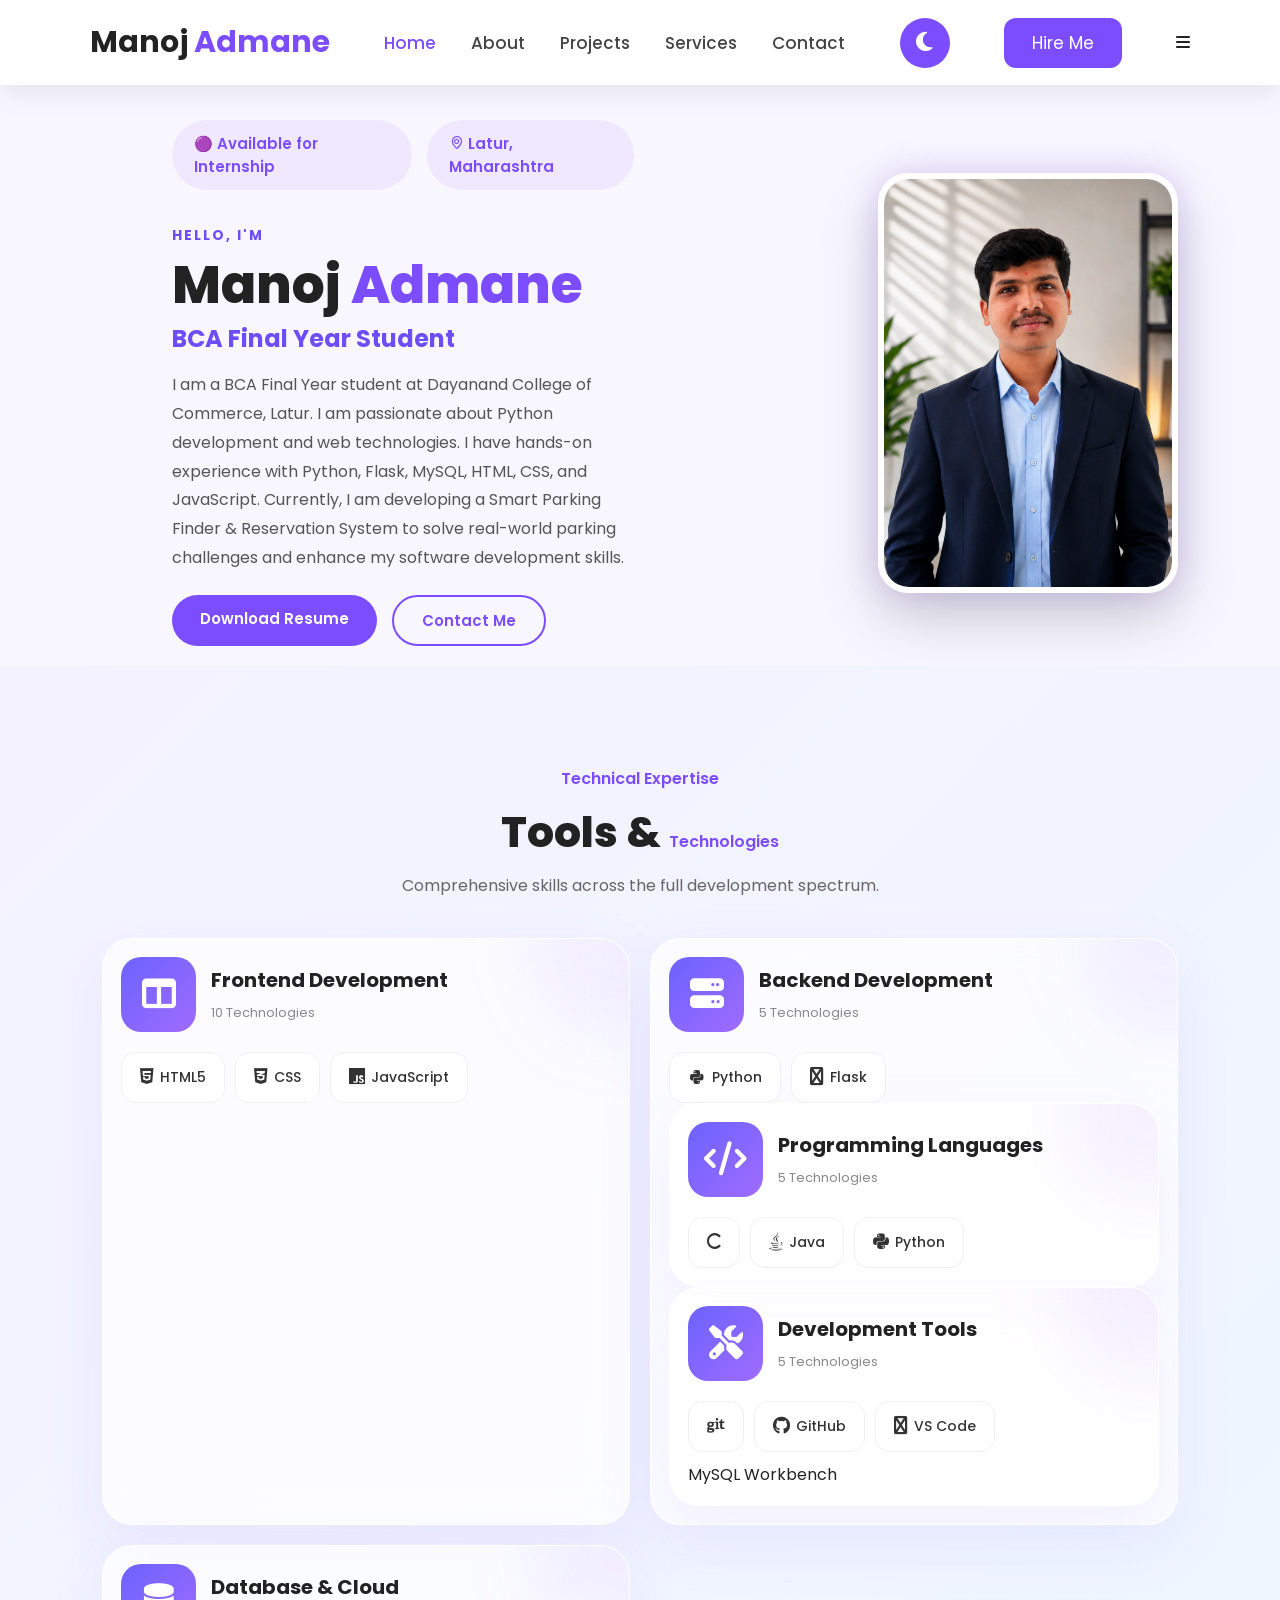
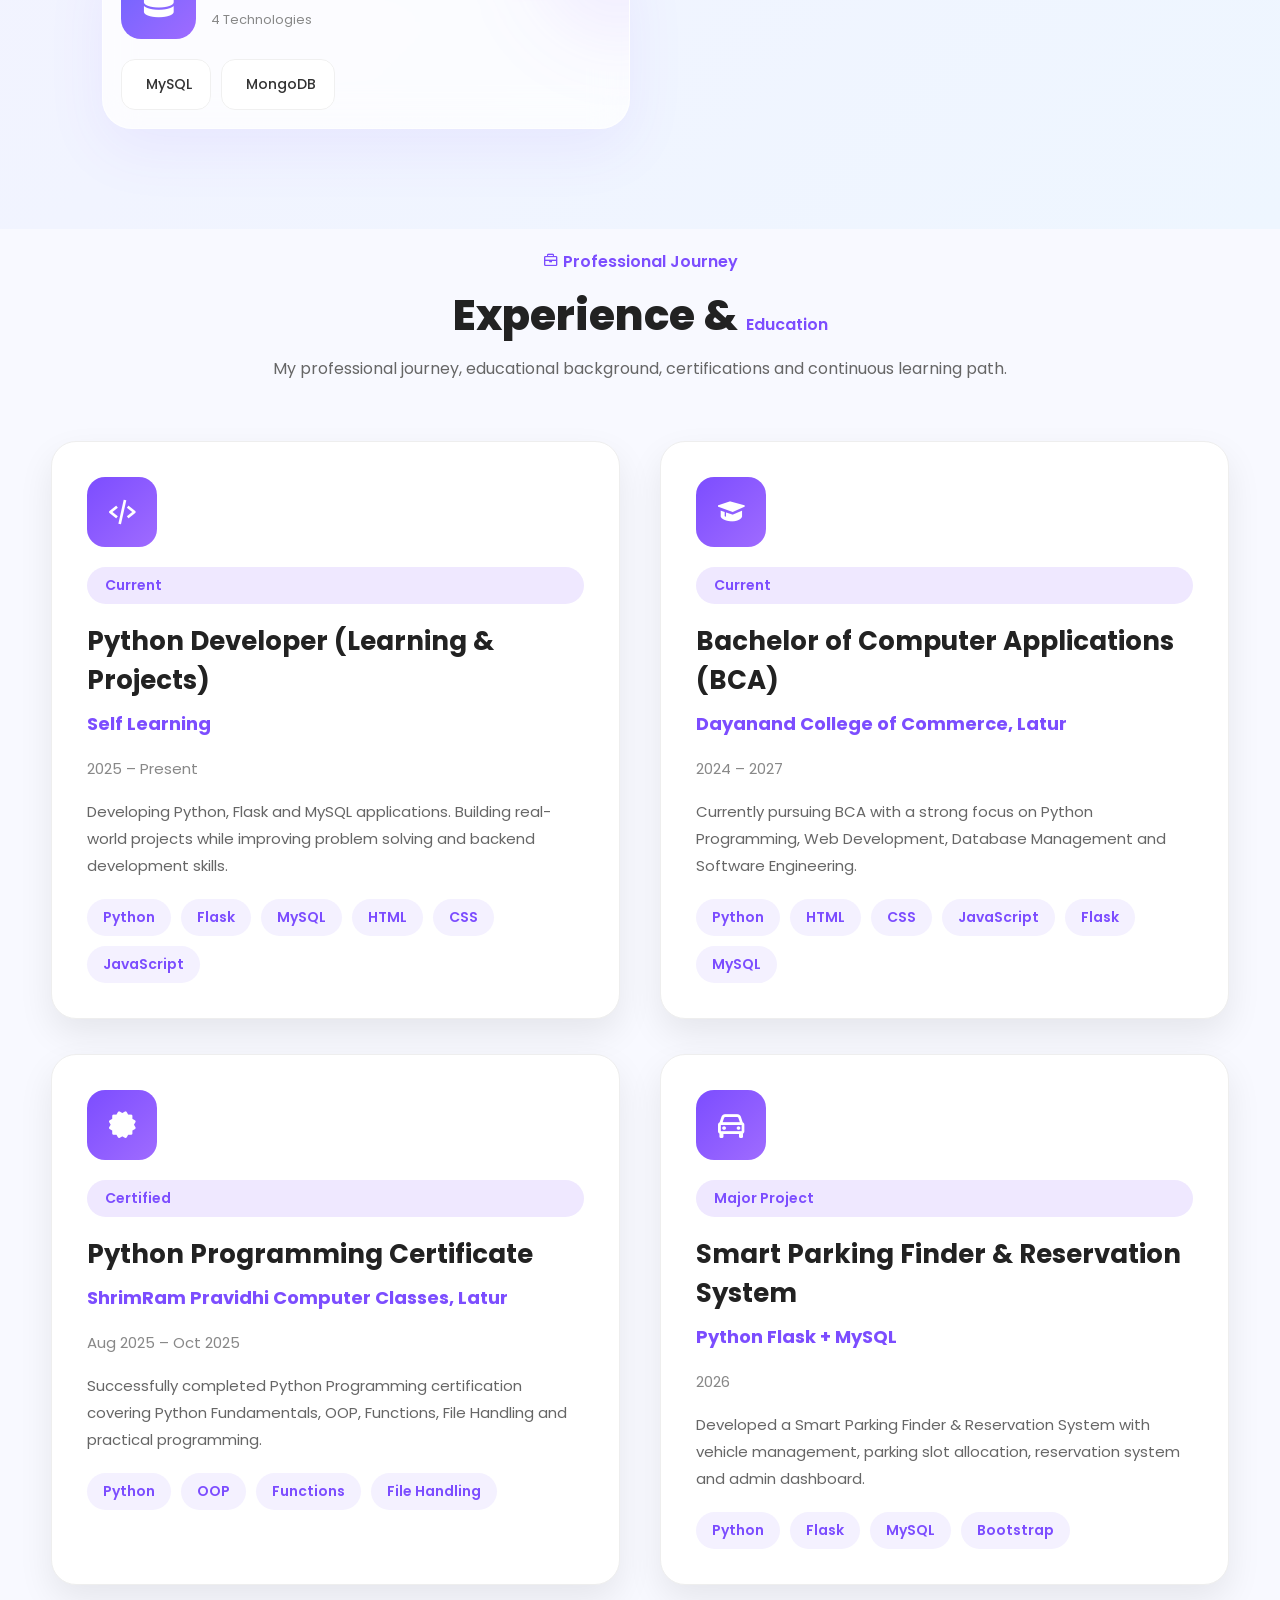
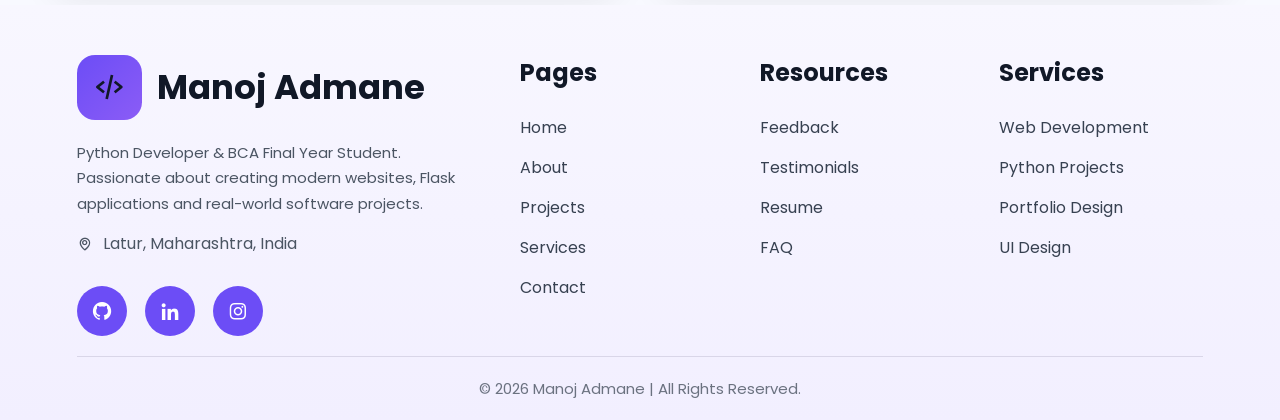
==== index.html @ fdf3ccae "Update index.html" ====
<!DOCTYPE html>
<html lang="en">

<head>
    

    <meta charset="UTF-8">
    <meta name="viewport" content="width=device-width, initial-scale=1.0">
    
    


    <title>Manoj Admane | Portfolio</title>

    <!-- CSS -->
    <link rel="stylesheet" href="style.css">

    <!-- Boxicons -->
    <link href="https://unpkg.com/boxicons@2.1.4/css/boxicons.min.css" rel="stylesheet">

    <!-- Google Font -->
    <link href="https://fonts.googleapis.com/css2?family=Poppins:wght@300;400;500;600;700;800&display=swap" rel="stylesheet">
    <link rel="preconnect" href="https://fonts.googleapis.com">
<link rel="preconnect" href="https://fonts.gstatic.com" crossorigin>

<link href="https://fonts.googleapis.com/css2?family=Poppins:wght@300;400;500;600;700;800&family=Sora:wght@400;500;600;700;800&display=swap" rel="stylesheet">

    <!-- Font Awesome -->
    <link rel="stylesheet"
          href="https://cdnjs.cloudflare.com/ajax/libs/font-awesome/6.7.2/css/all.min.css">
</head>

<body>

    <!-- Navbar -->
     
    
    <header class="header">
        
        <a href="#" class="logo">
        Manoj <span>Admane</span>
        
    </a>
   
    
    <nav class="navbar">

        <a href="index.html" class="active">Home</a>

        <a href="about.html">About</a>

        <a href="projects.html">Projects</a>

        <a href="services.html">Services</a>

        <a href="contact.html">Contact</a>

    </nav>
    <button id="theme-toggle" class="theme-btn">
    <i class="fa-solid fa-moon"></i>
</button>

    <a href="contact.html" class="hire-btn">
        Hire Me
    </a>
   <div class="menu-toggle">
    <i class="fa-solid fa-bars"></i>
</div> 

</header>

    <!-- Hero -->
    <!--================ HERO ================-->
    

<section class="hero">


    <div class="hero-left">

        <div class="hero-badge">

            <span>
                🟣 Available for Internship
            </span>

            <span>
                <i class='bx bx-map'></i>
                 Latur, Maharashtra
            </span>

        </div>

        <h5>HELLO, I'M</h5>

        <h1>

            Manoj

            <span>Admane</span>

        </h1>

        <h3>

             BCA Final Year Student

        </h3>

        <p>

            I am a BCA Final Year student at Dayanand College of Commerce, Latur.
             I am passionate about Python development and web technologies.
             I have hands-on experience with Python, Flask, MySQL, HTML, CSS, and JavaScript.

            Currently, I am developing a Smart Parking Finder & Reservation System to solve real-world parking challenges and enhance my software development skills.

        </p>

        <div class="hero-btn">

            <a href="#" class="btn1">

                Download Resume

            </a>

            <a href="contact.html" class="btn2">

                Contact Me

            </a>

        </div>

    </div>

    <div class="hero-right">

        <div class="hero-image">

            <img src="profile.png" alt="Profile">

        </div>

    </div>
    

</section>
<!--================ TOOLS =================-->

<section class="tools" id="tools">

    <div class="section-heading">

        <span>Technical Expertise</span>

        <h2>
            Tools &
            <span>Technologies</span>
        </h2>

        <p>
            Comprehensive skills across the full development spectrum.
        </p>

    </div>

    <div class="tools-grid">

        <!-- Frontend -->

        <div class="tool-card">

            <div class="tool-title">

                <i class="fa-solid fa-table-columns"></i>

                <div>

                    <h3>Frontend Development</h3>

                    <span>10 Technologies</span>

                </div>

            </div>

            <div class="tool-list">

                <div class="tool-item">
                    <i class="fa-brands fa-html5"></i>
                    HTML5
                </div>

                <div class="tool-item">
                    <i class="fa-brands fa-css3-alt"></i>
                    CSS
                </div>

                <div class="tool-item">
                    <i class="fa-brands fa-js"></i>
                    JavaScript
                </div>

                
            </div>

        </div>

        <!-- Backend -->

        <div class="tool-card">

            <div class="tool-title">

                <i class="fa-solid fa-server"></i>

                <div>

                    <h3>Backend Development</h3>

                    <span>5 Technologies</span>

                </div>

            </div>

            <div class="tool-list">

                <div class="tool-item">
                    <i class='bx bxl-python'></i>
                    Python
                </div>

                <div class="tool-item">
                    <i class="fa-brands fa-flask"></i>
                    Flask
                </div>

                
                
        </div>
        <div class="tool-card">

    <div class="tool-title">

        <i class="fa-solid fa-code"></i>

        <div>
            <h3>Programming Languages</h3>
            <span>5 Technologies</span>
        </div>

    </div>

    <div class="tool-list">

        <div class="tool-item">
            <i class="fa-brands fa-c"></i>
            
        </div>

       
        <div class="tool-item">
            <i class="fa-brands fa-java"></i>
            Java
        </div>
        <div class="tool-item">
                    <i class="fa-brands fa-python"></i>
                    Python
                </div>

    </div>

</div>
<div class="tool-card">

    <div class="tool-title">

        <i class="fa-solid fa-screwdriver-wrench"></i>

        <div>
            <h3>Development Tools</h3>
            <span>5 Technologies</span>
        </div>

    </div>

    <div class="tool-list">

        <div class="tool-item">
                    <i class="fa-brands fa-git"></i>
                    
                </div>
        <div class="tool-item">
                    <i class="fa-brands fa-github"></i>
                    GitHub
                </div>
        <div class="tool-item">
                    <i class="fa-brands fa-code"></i>
                    VS Code
                </div>
       
                    <i class="fa-brands fa-mysql"></i>
                    MySQL Workbench
                </div>

    </div>

</div>
<div class="tool-card">

    <div class="tool-title">

        <i class="fa-solid fa-database"></i>

        <div>
            <h3>Database & Cloud</h3>
            <span>4 Technologies</span>
        </div>

    </div>

    <div class="tool-list">

        <div class="tool-item">
                    <i class="fa-brands fa-mysql"></i>
                    MySQL
                </div>
        
        <div class="tool-item">
                    <i class="fa-brands fa-mongod"></i>
                    MongoDB
                </div>
        
    </div>

</div>

</section>
    
    <section class="journey" id="experience">

    <div class="section-heading">

        <span>
            <i class='bx bx-briefcase'></i>
            Professional Journey
        </span>

        <h2>
            Experience &
            <span>Education</span>
        </h2>

        <p>
            My professional journey, educational background,
            certifications and continuous learning path.
        </p>

    </div>

    <div class="journey-grid">

        <!-- LEFT -->

        <div class="left-column">
            <!-- Professional Experience -->
            

<div class="journey-card">

    <div class="card-icon">
        <i class='bx bx-code-alt'></i>
    </div>

    <span class="card-badge">
        Current
    </span>

    <h3>Python Developer (Learning & Projects)</h3>

    <h4>Self Learning</h4>

    <span class="card-date">
        2025 – Present
    </span>

    <p>
        Developing Python, Flask and MySQL applications.
        Building real-world projects while improving
        problem solving and backend development skills.
    </p>

    <div class="card-tags">

        <span>Python</span>

        <span>Flask</span>

        <span>MySQL</span>

        <span>HTML</span>

        <span>CSS</span>

        <span>JavaScript</span>

    </div>

</div>
<!-- Python Certificate -->

<div class="journey-card small-card">

    <div class="card-icon">
        <i class='bx bxs-certification'></i>
    </div>

    <span class="card-badge">
        Certified
    </span>

    <h3>Python Programming Certificate</h3>

    <h4>ShrimRam Pravidhi Computer Classes, Latur</h4>

    <span class="card-date">
        Aug 2025 – Oct 2025
    </span>

    <p>
        Successfully completed Python Programming certification
        covering Python Fundamentals, OOP, Functions,
        File Handling and practical programming.
    </p>

    <div class="card-tags">

        <span>Python</span>

        <span>OOP</span>

        <span>Functions</span>

        <span>File Handling</span>

    </div>

</div>


        </div>

        <!-- RIGHT -->

        <div class="right-column">
            <!-- Education -->

<div class="journey-card">

    <div class="card-icon">
        <i class='bx bxs-graduation'></i>
    </div>

    <span class="card-badge">
        Current
    </span>

    <h3>Bachelor of Computer Applications (BCA)</h3>

    <h4>Dayanand College of Commerce, Latur</h4>

    <span class="card-date">
        2024 – 2027
    </span>

    <p>
        Currently pursuing BCA with a strong focus on
        Python Programming, Web Development,
        Database Management and Software Engineering.
    </p>

    <div class="card-tags">

        <span>Python</span>

        <span>HTML</span>

        <span>CSS</span>

        <span>JavaScript</span>

        <span>Flask</span>

        <span>MySQL</span>

    </div>

</div>
<!-- Major Project -->

<div class="journey-card small-card">

    <div class="card-icon">
        <i class='bx bx-car'></i>
    </div>

    <span class="card-badge">
        Major Project
    </span>

    <h3>Smart Parking Finder & Reservation System</h3>

    <h4>Python Flask + MySQL</h4>

    <span class="card-date">
        2026
    </span>

    <p>
        Developed a Smart Parking Finder & Reservation System
        with vehicle management, parking slot allocation,
        reservation system and admin dashboard.
    </p>

    <div class="card-tags">

        <span>Python</span>

        <span>Flask</span>

        <span>MySQL</span>

        <span>Bootstrap</span>

    </div>

</div>

        </div>

    </div>

</section>
    
<!--================ FOOTER ================-->

<footer class="footer">

    <div class="footer-container">

        <!-- Left -->

        <div class="footer-left">

            <div class="footer-logo">

                <i class='bx bx-code-alt'></i>

                <h2>Manoj Admane</h2>

            </div>

            <p>
                Python Developer & BCA Final Year Student.
                Passionate about creating modern websites,
                Flask applications and real-world software projects.
            </p>

            <div class="footer-location">

                <i class='bx bx-map'></i>

                Latur, Maharashtra, India

            </div>

            <div class="social-icons">

    <!-- GitHub -->
    <a href="" target="_blank">
        <i class='bx bxl-github'></i>
    </a>

    <!-- LinkedIn -->
    <a href="https://www.linkedin.com/in/manoj-admane-4b018b422/" target="_blank">
        <i class='bx bxl-linkedin'></i>
    </a>

    <!-- Instagram -->
    <a href="https://www.instagram.com/manoj_admane_45/" target="_blank">
        <i class='bx bxl-instagram'></i>
    </a>

</div>

        </div>

        <!-- Pages -->

        <div class="footer-links">

            <h3>Pages</h3>

            <a href="#">Home</a>

            <a href="#">About</a>

            <a href="#">Projects</a>

            <a href="#">Services</a>

            <a href="#">Contact</a>

        </div>

        <!-- Resources -->

        <div class="footer-links">

            <h3>Resources</h3>

            <a href="#">Feedback</a>

            <a href="#">Testimonials</a>

            <a href="#">Resume</a>

            <a href="#">FAQ</a>

        </div>

        <!-- Services -->

        <div class="footer-links">

            <h3>Services</h3>

            <a href="#">Web Development</a>

            <a href="#">Python Projects</a>

            <a href="#">Portfolio Design</a>

            <a href="#">UI Design</a>

        </div>

    </div>

    

       

    <div class="footer-copy">

        © 2026 Manoj Admane | All Rights Reserved.

    </div>

</footer>

<script src="script.js"></script>

</body>
</html>
---- style.css ----
*{
    margin:0;
    padding:0;
    box-sizing:border-box;
    font-family:'Poppins',sans-serif;
}

html{
    scroll-behavior:smooth;
}

 body{
    background:#f8f7ff;
    color:#222;
    padding-top:85px;
}

a{
    text-decoration:none;
}

img{
    max-width:100%;
    display:block;
}

section{
    padding:100px 8%;
}
/*==============================
          NAVBAR
==============================*/

.header{

    width:100%;
    height:85px;

    background:#fff;

    display:flex;
    justify-content:space-between;
    align-items:center;

    padding:0 8%;

    position:fixed;
    top:0;
    left:0;

    z-index:1000;

    box-shadow:0 8px 25px rgba(0,0,0,.08);

}

.logo{

    font-size:34px;
    font-weight:700;

    color:#222;

}

.logo span{

    color:#7C4DFF;

}

.navbar{

    display:flex;
    gap:35px;

}

.navbar a{

    color:#444;
    font-size:18px;
    font-weight:500;

    transition:.3s;

}

.navbar a:hover,
.navbar .active{

    color:#7C4DFF;

}

.hire-btn{

    background:#7C4DFF;

    color:#fff;

    padding:14px 28px;

    border-radius:12px;

    font-size:17px;

    transition:.3s;

}

.hire-btn:hover{

    transform:translateY(-4px);

    box-shadow:0 15px 30px rgba(124,77,255,.35);

}

/*==============================
            HERO
==============================*/

.hero{
    width:100%;
    min-height:100vh;
    display:flex;
    justify-content:space-between;
    align-items:center;
    gap:80px;

    padding:140px 8% 60px;   /* Top padding वाढवला */
}
.hero-left{
    width:55%;
}

.hero-right{
    width:45%;
    display:flex;
    justify-content:flex-end;
    align-items:center;
}

.hero-image{
    width:380px;
    height:470px;
    overflow:hidden;
    border-radius:30px;
    background:#fff;
    box-shadow:0 20px 50px rgba(0,0,0,.15);
}

.hero-image img{
    width:100%;
    height:100%;
    object-fit:cover;
}
/* Badge */

.hero-badge{

    display:flex;
    gap:15px;

    margin-bottom:35px;

}

.hero-badge span{

    background:#efe8ff;

    color:#7C4DFF;

    padding:12px 22px;

    border-radius:50px;

    font-size:15px;

    font-weight:600;

}

/* Heading */

.hero-left h5{

    color:#888;

    letter-spacing:5px;

    margin-bottom:15px;

    font-size:18px;

}

.hero-left h1{

    font-size:75px;

    font-weight:800;

    line-height:1.1;

    margin-bottom:15px;

}

.hero-left h1 span{

    color:#7C4DFF;

}

.hero-left h3{

    font-size:34px;

    color:#444;

    margin-bottom:20px;

}

.hero-left p{

    font-size:18px;

    color:#666;

    line-height:1.9;

    max-width:650px;

    margin-bottom:35px;

}

/* Buttons */

.hero-btn{

    display:flex;

    gap:20px;

}

.btn1,
.btn2{

    padding:16px 32px;

    border-radius:12px;

    font-size:17px;

    font-weight:600;

    transition:.3s;

}

.btn1{

    background:#7C4DFF;

    color:#fff;

}

.btn2{

    border:2px solid #7C4DFF;

    color:#7C4DFF;

}

.btn1:hover{

    transform:translateY(-5px);

    box-shadow:0 15px 30px rgba(124,77,255,.35);

}

.btn2:hover{

    background:#7C4DFF;

    color:#fff;

}

/* Image */

.hero{
    width:100%;
    min-height:100vh;
    display:flex;
    justify-content:space-between;
    align-items:center;
    gap:40px;

    padding:120px 10% 60px;
}


.hero-image img{
    width:100%;
    height:100%;
    object-fit:cover;
    border-radius:30px;
}
.hero-text{
    max-width:500px;
}

.hero-text p{
    line-height:1.8;
    font-size:1.15rem;
}
.hero-text h1{
    font-size:4.5rem;
    font-weight:800;
    line-height:1.1;
}

.hero-text h2{
    font-size:2.2rem;
    color:#6c4df6;
    margin:20px 0;
}
.hero-btns{
    margin-top:35px;
    display:flex;
    gap:20px;
}
header{
    padding:18px 8%;
}

.logo{
    font-size:2.2rem;
}
.hero-image{
    position:relative;
}

.hero-image::before{
    content:"";
    position:absolute;
    width:420px;
    height:420px;
    background:#8b5cf6;
    filter:blur(120px);
    opacity:.18;
    z-index:-1;
    border-radius:50%;
}


.hero-image img{
    width: 100%;
    height: 100%;
    object-fit: cover;
    border-radius: 30px;
}
.hero-left{
    width:55%;
    margin-left:70px;
}
.btn1:hover{
    transform: translateY(-5px);
    box-shadow: 0 15px 35px rgba(108,77,246,.35);
}

.btn2:hover{
    background:#6c4df6;
    color:#fff;
}
.hero{
    min-height:75vh;
    padding:60px 8% 30px;
}
.hero-image img{
    box-shadow:0 25px 50px rgba(0,0,0,.18);
}
.hero-image{
    width:430px;
    height:530px;
    overflow:hidden;
    border-radius:30px;
    background:#fff;

    border:6px solid #ffffff;

    box-shadow:
        0 25px 60px rgba(0,0,0,0.18),
        0 0 35px rgba(124,77,255,0.20);

    transition:0.4s ease;
}

.hero-image:hover{
    transform:translateY(-8px);

    box-shadow:
        0 35px 70px rgba(0,0,0,0.22),
        0 0 50px rgba(124,77,255,0.35);
}
.hero-image::before{
    content:"";
    position:absolute;
    inset:-20px;
    background:radial-gradient(circle,#7C4DFF33,transparent 70%);
    z-index:-1;
    filter:blur(30px);
}

/*==============================
      TOOLS & TECHNOLOGIES
==============================*/

.tools{
    padding:55px 8%;
    background:#f8f7ff;
}

.section-heading{
    text-align:center;
    margin-bottom:40px;
}

.section-heading span{
    color:#7C4DFF;
    font-size:16px;
    font-weight:600;
}

.section-heading h2{
    font-size:42px;
    margin:10px 0;
    color:#222;
    font-weight:800;
}

.section-heading h2 span{
    color:#7C4DFF;
}

.section-heading p{
    color:#666;
    font-size:16px;
}

.tools-grid{
    display:grid;
    grid-template-columns:repeat(2,1fr);
    gap:20px;
}

.tool-card{
    background:#fff;
    padding:22px;
    border-radius:18px;
    box-shadow:0 10px 25px rgba(0,0,0,.06);
    transition:.3s;
}

.tool-card:hover{
    transform:translateY(-6px);
    box-shadow:0 18px 35px rgba(124,77,255,.18);
}

.tool-title{
    display:flex;
    align-items:center;
    gap:15px;
    margin-bottom:20px;
}

.tool-icon{
    width:58px;
    height:58px;
    border-radius:15px;
    display:flex;
    justify-content:center;
    align-items:center;
    color:#fff;
    font-size:24px;
}

.front{
    background:linear-gradient(135deg,#4F8EF7,#6FB8FF);
}

.back{
    background:linear-gradient(135deg,#12C48B,#39D98A);
}

.lang{
    background:linear-gradient(135deg,#7C4DFF,#9C6BFF);
}

.db{
    background:linear-gradient(135deg,#FF4D8D,#FF77B7);
}

.tools-icon{
    background:linear-gradient(135deg,#FF8A00,#FFB000);
}

.tool-title h3{
    font-size:20px;
    color:#222;
    margin-bottom:4px;
}

.tool-title span{
    color:#888;
    font-size:13px;
}

.tool-list{
    display:flex;
    flex-wrap:wrap;
    gap:10px;
}

.tool-item{
    background:#f4f1ff;
    color:#333;
    padding:8px 14px;
    border-radius:10px;
    font-size:14px;
    font-weight:500;
    display:flex;
    align-items:center;
    gap:6px;
    transition:.3s;
}

.tool-item:hover{
    background:#7C4DFF;
    color:#fff;
}

.tool-item i{
    font-size:18px;
}
/*==================================
    EXPERIENCE & EDUCATION
==================================*/

.journey{
    padding:20px 4%;
    background:#f8f9ff;
}

.journey-grid{
    display:grid;
    grid-template-columns:repeat(2,1fr);
    gap:40px;
    margin-top:60px;
}

.left-column,
.right-column{
    display:flex;
    flex-direction:column;
    gap:10px;
}

.journey-card{
    background:#fff;
    border-radius:25px;
    padding:35px;
    box-shadow:0 15px 35px rgba(0,0,0,.08);
    transition:.4s;
    border:1px solid #eee;
}

.journey-card:hover{
    transform:translateY(-10px);
    box-shadow:0 25px 55px rgba(124,77,255,.18);
}

.card-icon{
    width:70px;
    height:70px;
    background:linear-gradient(135deg,#7C4DFF,#9F6BFF);
    color:#fff;
    display:flex;
    justify-content:center;
    align-items:center;
    border-radius:18px;
    font-size:32px;
    margin-bottom:20px;
}

.card-badge{
    display:inline-block;
    padding:8px 18px;
    background:#efe8ff;
    color:#7C4DFF;
    border-radius:30px;
    font-size:14px;
    font-weight:600;
    margin-bottom:18px;
}

.card-date{
    display:block;
    margin:10px 0 18px;
    color:#888;
    font-size:15px;
}

.journey-card h3{
    font-size:26px;
    color:#222;
    margin-bottom:10px;
}

.journey-card h4{
    color:#7C4DFF;
    margin-bottom:10px;
    font-size:18px;
}

.journey-card p{
    color:#666;
    line-height:1.8;
    margin-bottom:20px;
}

.card-tags{
    display:flex;
    flex-wrap:wrap;
    gap:10px;
}

.card-tags span{
    padding:8px 16px;
    background:#f4f1ff;
    color:#7C4DFF;
    border-radius:30px;
    font-size:14px;
    font-weight:600;
    transition:.3s;
}

.card-tags span:hover{
    background:#7C4DFF;
    color:#fff;
}

.small-card{
    min-height:260px;
}

/* Mobile */

@media(max-width:992px){

    .journey-grid{
        grid-template-columns:1fr;
    }

}
.journey-card{
    height:100%;
    display:flex;
    flex-direction:column;
}

.left-column,
.right-column{
    display:flex;
    flex-direction:column;
    gap:35px;
}
/* ===============================
   EXTRA TECH CARDS
=============================== */

.tech-grid{
    display:grid;
    grid-template-columns:repeat(2,1fr);
    gap:35px;
    margin-top:35px;
}

.tech-card{
    background:#fff;
    border-radius:25px;
    padding:35px;
    box-shadow:0 15px 35px rgba(0,0,0,.08);
    transition:.3s;
}

.tech-card:hover{
    transform:translateY(-8px);
    box-shadow:0 20px 45px rgba(124,77,255,.18);
}

.tech-header{
    display:flex;
    align-items:center;
    gap:18px;
    margin-bottom:25px;
}

.tech-icon{
    width:70px;
    height:70px;
    border-radius:20px;
    display:flex;
    justify-content:center;
    align-items:center;
    color:#fff;
    font-size:30px;
}

/* Colors */

.blue{
    background:linear-gradient(135deg,#4F7CFF,#6C63FF);
}

.orange{
    background:linear-gradient(135deg,#FF7A18,#FF4D4D);
}

.purple{
    background:linear-gradient(135deg,#B933FF,#7C4DFF);
}

.tech-header h3{
    font-size:30px;
    color:#222;
    margin-bottom:5px;
}

.tech-header p{
    color:#777;
    font-size:18px;
}

.tech-card hr{
    border:none;
    height:1px;
    background:#ececec;
    margin:25px 0;
}

.tech-list{
    display:flex;
    flex-wrap:wrap;
    gap:15px;
}

.tech-list span{
    background:#f4f1ff;
    padding:12px 18px;
    border-radius:12px;
    font-weight:500;
    transition:.3s;
}

.tech-list span:hover{
    background:#7C4DFF;
    color:#fff;
}

@media(max-width:992px){

    .tech-grid{
        grid-template-columns:1fr;
    }

}
.tool-title i{

    width:70px;
    height:70px;

    display:flex;
    align-items:center;
    justify-content:center;

    border-radius:20px;

    color:#fff;
    font-size:30px;

    background:linear-gradient(135deg,#6C63FF,#9F6BFF);
}
.orange{
    background:linear-gradient(135deg,#ff7a18,#ff4b2b);
}
.blue{
    background:linear-gradient(135deg,#4F6BFF,#5A8CFF);
}
.purple{
    background:linear-gradient(135deg,#8E2DE2,#C44CFF);
}
.experience-card{
    padding:25px;   /* आधी 35px होते */
}
.experience-card{
    height:430px;
    overflow:hidden;
}
.exp-icon{
    width:60px;
    height:60px;
    font-size:28px;
    margin-bottom:18px;
}
.exp-content h3{
    font-size:20px;
}

.exp-content h4{
    font-size:17px;
}
.exp-content p{
    font-size:16px;
    line-height:1.6;
}
.skills span{
    padding:6px 14px;
    font-size:13px;
}
.experience-grid{
    display:grid;
    grid-template-columns:repeat(2, 420px);
    justify-content:center;
    gap:25px;
}
.tool-card{

    background:rgba(255,255,255,.85);

    backdrop-filter:blur(12px);

    border:1px solid rgba(255,255,255,.6);

    border-radius:28px;

    box-shadow:0 20px 45px rgba(0,0,0,.08);

    transition:.4s;

    overflow:hidden;

    position:relative;

}
.frontend{

background:linear-gradient(135deg,#ffffff,#eef8ff);

}
.backend{

background:linear-gradient(135deg,#ffffff,#effff9);

}
.database{

background:linear-gradient(135deg,#ffffff,#fff1ff);

}
.programming{

background:linear-gradient(135deg,#ffffff,#eef3ff);

}
.tool-card:hover{

transform:translateY(-12px);

box-shadow:0 25px 60px rgba(124,77,255,.18);

}
.tool-card::before{

content:"";

position:absolute;

top:-80px;

right:-80px;

width:180px;

height:180px;

background:rgba(124,77,255,.08);

border-radius:50%;

filter:blur(35px);

}
.tool-title i{

width:75px;

height:75px;

display:flex;

justify-content:center;

align-items:center;

border-radius:20px;

color:#fff;

font-size:34px;

}
.frontend .tool-title i{

background:linear-gradient(135deg,#17c6ff,#3f7cff);

}
.backend .tool-title i{

background:linear-gradient(135deg,#17d58d,#19c3b7);

}
.database .tool-title i{

background:linear-gradient(135deg,#c33cff,#ff56d6);

}
.programming .tool-title i{

background:linear-gradient(135deg,#4775ff,#5b8cff);

}
.tool-item{

background:#fff;

border:1px solid #f0f0f0;

border-radius:14px;

padding:14px 18px;

transition:.35s;

}
.tool-item:hover{

background:#7C4DFF;

color:#fff;

transform:translateY(-4px);

box-shadow:0 10px 25px rgba(124,77,255,.25);

}
.tool-card{
    background: rgba(255,255,255,.75);
    backdrop-filter: blur(18px);
    -webkit-backdrop-filter: blur(18px);

    border:1px solid rgba(255,255,255,.6);

    border-radius:30px;

    box-shadow:
    0 20px 60px rgba(124,77,255,.08);

    transition:.4s;
}
.tool-card:hover{

    transform:translateY(-10px) scale(1.02);

    box-shadow:
    0 35px 70px rgba(124,77,255,.18);

}
.tools{

    background:
    radial-gradient(circle at top left,#ede8ff,#ffffff 60%),
    radial-gradient(circle at bottom right,#f8f5ff,#ffffff);

}
.tool-icon{

    width:75px;
    height:75px;

    border-radius:22px;

    background:linear-gradient(135deg,#7C4DFF,#9F7AEA);

    display:flex;
    justify-content:center;
    align-items:center;

    color:#fff;

    font-size:34px;

    box-shadow:
    0 20px 40px rgba(124,77,255,.30);

}
.tech{

    padding:13px 22px;

    background:#fff;

    border:1px solid #ececec;

    border-radius:15px;

    transition:.35s;

}

.tech:hover{

    background:#7C4DFF;

    color:#fff;

    border-color:#7C4DFF;

    transform:translateY(-4px);

}
.section-title{

    font-size:64px;

    font-weight:800;

}

.section-title span{

    background:linear-gradient(90deg,#7C4DFF,#A855F7);

    -webkit-background-clip:text;

    color:transparent;

}
.tool-icon i{

    font-size:34px;
    color:#fff;

}
.skill-tag i{
    font-size:18px;
    color:#6c4df6;
    margin-right:8px;
}

.skill-tag{
    display:flex;
    align-items:center;
    gap:8px;
}
.tools{

padding:100px 8%;

background:linear-gradient(135deg,#f4f2ff,#eef6ff);

}

.section-title{

text-align:center;

margin-bottom:70px;

}

.section-title span{

color:#6C4CF1;

font-size:18px;

font-weight:600;

}

.section-title h2{

font-size:65px;

font-weight:800;

margin:20px 0;

}

.section-title h2 span{

color:#6C4CF1;

}

.section-title p{

font-size:22px;

color:#666;

}

.tools-container{

display:grid;

grid-template-columns:repeat(2,1fr);

gap:35px;

}

.card{

background:#fff;

border-radius:30px;

padding:40px;

box-shadow:

0 15px 40px rgba(100,100,111,.12);

min-height:330px;

transition:.4s;

}

.card:hover{

transform:translateY(-10px);

box-shadow:

0 30px 70px rgba(108,76,241,.18);

}
/*==========================
      FEEDBACK SECTION
==========================*/

.feedback{
    padding:100px 8%;
    background:#f7f5ff;
}

.feedback .section-heading{
    text-align:center;
    margin-bottom:60px;
}

.feedback .section-heading span{
    display:inline-flex;
    align-items:center;
    gap:8px;
    padding:10px 22px;
    border-radius:50px;
    background:#fff;
    color:#6c4df6;
    font-weight:600;
    box-shadow:0 8px 25px rgba(108,77,246,.12);
}

.feedback .section-heading h2{
    margin-top:20px;
    font-size:65px;
    font-weight:800;
}

.feedback .section-heading h2 span{
    color:#6c4df6;
}

.feedback .section-heading p{
    margin-top:18px;
    font-size:22px;
    color:#666;
}

.feedback-container{
    display:grid;
    grid-template-columns:1fr 1fr;
    gap:40px;
}

.feedback-left,
.feedback-right{
    background:#fff;
    border-radius:28px;
    padding:40px;
    box-shadow:0 20px 60px rgba(0,0,0,.05);
}

.feedback-left h3,
.feedback-right h3{
    font-size:34px;
    margin-bottom:30px;
}

.feedback-box{
    display:flex;
    align-items:center;
    gap:18px;
    padding:22px;
    border-radius:20px;
    background:#fafafa;
    margin-bottom:20px;
    transition:.3s;
}

.feedback-box:hover{
    transform:translateY(-5px);
}

.icon{
    width:70px;
    height:70px;
    display:flex;
    justify-content:center;
    align-items:center;
    border-radius:18px;
    font-size:30px;
}

.green{
    background:#dff8e7;
    color:#16b364;
}

.blue{
    background:#dceeff;
    color:#3578ff;
}

.purple{
    background:#efe3ff;
    color:#8b3dff;
}

.feedback-box h4{
    font-size:24px;
    margin-bottom:6px;
}

.feedback-box p{
    color:#666;
}

.feedback-btn{
    width:100%;
    margin-top:20px;
    padding:18px;
    border:none;
    border-radius:18px;
    background:linear-gradient(90deg,#6c4df6,#8d63ff);
    color:#fff;
    font-size:18px;
    font-weight:600;
    cursor:pointer;
    transition:.3s;
}

.feedback-btn:hover{
    transform:translateY(-4px);
}

.community{
    margin-top:35px;
    background:#fafafa;
    padding:30px;
    border-radius:22px;
}

.community h3{
    margin-bottom:25px;
}

.community-grid{
    display:grid;
    grid-template-columns:repeat(2,1fr);
    gap:25px;
    text-align:center;
}

.community-grid h2{
    color:#6c4df6;
    font-size:42px;
}

.community-grid p{
    color:#666;
}

.review-card{
    background:#fafafa;
    padding:24px;
    border-radius:20px;
    margin-bottom:22px;
    transition:.3s;
}

.review-card:hover{
    transform:translateY(-5px);
}

.review-card p{
    margin:15px 0;
    color:#555;
    line-height:1.8;
}

.review-card span{
    color:#666;
}

.testimonial-btn{
    width:100%;
    margin-top:25px;
    padding:18px;
    border:none;
    border-radius:18px;
    background:linear-gradient(90deg,#6c4df6,#8d63ff);
    color:#fff;
    font-size:18px;
    font-weight:600;
    cursor:pointer;
}

.testimonial-btn:hover{
    transform:translateY(-4px);
}
/*==========================
        FOOTER
==========================*/

.footer{
    background:#f4f1ff;
    color:#111827;
    padding:50px 6% 20px;
}

.footer-container{
    display:grid;
    grid-template-columns:2fr 1fr 1fr 1fr;
    gap:35px;
    margin-bottom:20px;
}

.footer-logo{
    display:flex;
    align-items:center;
    gap:15px;
    margin-bottom:20px;
}
.footer-logo h2,
.footer-links h3{
    color:#111827;
}

.footer-left p,
.footer-location,
.footer-links a,
.footer-copy{
    color:#64748b;
}

.footer-logo i{
    width:65px;
    height:65px;
    display:flex;
    justify-content:center;
    align-items:center;
    border-radius:18px;
    background:linear-gradient(135deg,#6c4df6,#8b5cf6);
    font-size:32px;
}

.footer-logo h2{
    font-size:34px;
}

.footer-left p{
    color:#4b5563;
    line-height:1.7;
    margin:15px 0;
}

.footer-location{
    display:flex;
    align-items:center;
    gap:10px;
    color:#4b5563;
    margin-bottom:30px;
}

.footer-social{
    display:flex;
    gap:15px;
}

.footer-social a{
    width:50px;
    height:50px;
    display:flex;
    justify-content:center;
    align-items:center;
    background:#1e293b;
    color:#fff;
    border-radius:50%;
    text-decoration:none;
    font-size:22px;
    transition:.3s;
}

.footer-social a:hover{
    background:#6c4df6;
    transform:translateY(-5px);
}

.footer-links h3{
    margin-bottom:25px;
    font-size:24px;
     color:#111827;
}

.footer-links a{
    display:block;
    color:#374151;
    text-decoration:none;
    margin-bottom:15px;
    transition:.3s;
}

.footer-links a:hover{
    color:#6c4df6;
    padding-left:8px;
}

.footer-card{
    margin:30px 0;
    background:linear-gradient(135deg,#6c4df6,#8b5cf6);
    border-radius:28px;
    padding:30px;
    display:flex;
    justify-content:space-between;
    align-items:center;
    flex-wrap:wrap;
}

.footer-card span{
    color:#e9d5ff;
    font-size:14px;
    letter-spacing:1px;
}

.footer-card h3{
    font-size:36px;
    margin:12px 0;
}

.footer-card p{
    color:#ede9fe;
}

.footer-card a{
    padding:18px 35px;
    background:#fff;
    color:#6c4df6;
    text-decoration:none;
    border-radius:50px;
    font-weight:600;
    display:flex;
    align-items:center;
    gap:10px;
    transition:.3s;
}

.footer-card a:hover{
    transform:translateY(-4px);
}

.footer-copy{
    text-align:center;
    color:#6b7280;
    border-top:1px solid #d9d6e8;
    padding-top:20px;
    font-size:15px;
}

/*========== Responsive ==========*/

@media(max-width:425px){

.footer-container{
grid-template-columns:1fr 1fr;
}

.footer-card{
flex-direction:column;
text-align:center;
gap:30px;
}

}

@media(max-width:768px){

.footer-container{
grid-template-columns:1fr;
text-align:center;
}

.footer-logo,
.footer-location,
.footer-social{
justify-content:center;
}

.footer-card h3{
font-size:28px;
}

}

.hero{
    min-height:48vh;
    padding:35px 8% 20px;
    display:flex;
    justify-content:space-between;
    align-items:center;
    gap:60px;
}

.hero-left{
    flex:1;
}

.hero-left h5{
    font-size:14px;
    letter-spacing:2px;
    margin-bottom:10px;
    color:#6c4df6;
}

.hero-left h1{
    font-size:52px;
    font-weight:800;
    line-height:1.1;
    margin-bottom:8px;
}

.hero-left h3{
    font-size:24px;
    color:#6c4df6;
    margin-bottom:15px;
}

.hero-left p{
    font-size:16px;
    line-height:1.8;
    max-width:580px;
    margin-bottom:22px;
    color:#555;
}

.hero-btn{
    display:flex;
    gap:15px;
}

.hero-btn a{
    padding:12px 28px;
    border-radius:50px;
    font-size:15px;
}

.hero-image{
    width:270px;
    height:330px;
}

.hero-image img{
    width:100%;
    height:100%;
    object-fit:cover;
    border-radius:25px;
    box-shadow:0 20px 50px rgba(108,77,246,.25);
}
.footer{
    background:linear-gradient(180deg,#f8f7ff 0%,#f2efff 100%);
    padding:60px 8%;
}
.header{
    padding:15px 8%;
}
.logo{
    font-size:34px;
}
.navbar a{
    font-size:17px;
}
.hire-btn{
    padding:12px 28px;
}
/* margin-bottom: 30px;
padding-bottom: 30px; */


.feedback{
    padding-bottom:40px;
    margin-bottom:0;
}

.contact{
    padding:0;
    margin:0;
    height:0;
    min-height:0;
}

.footer{
    margin-top:0;
    padding:50px 6% 20px;
}

/* ABOUT PAGE */

.about-hero{
    gap:80px;
    padding:140px 8% 80px;
    min-height:100vh;
    background:#f8f7ff;
}

.about-left{
    width:55%;
}

.about-right{
    width:45%;
    display:flex;
    justify-content:center;
}

.about-badge{
    display:inline-flex;
    align-items:center;
    gap:10px;
    background:#efe8ff;
    color:#7C4DFF;
    padding:12px 22px;
    border-radius:50px;
    font-weight:600;
    margin-bottom:25px;
}

.about-left h1{
    font-size:65px;
    line-height:1.1;
    margin-bottom:20px;
}

.about-left h1 span{
    color:#7C4DFF;
}

.about-left h3{
    font-size:32px;
    color:#555;
    margin-bottom:20px;
}

.about-left p{
    font-size:18px;
    line-height:1.9;
    color:#666;
    margin-bottom:35px;
}

.about-btn{
    display:flex;
    gap:20px;
}

.about-image{
    width:360px;
    height:450px;
    width:310px;
    height:400px;
    overflow:hidden;
    border-radius:30px;
    box-shadow:0 20px 50px rgba(0,0,0,.15);
}

.about-image img{
    width:100%;
    height:100%;
    object-fit:cover;
}


/*================ ABOUT DETAILS ================*/

.about-details{
    display:grid;
    grid-template-columns:1.3fr .9fr;
    gap:40px;
    padding:80px 8%;
}

.story-card,
.expertise{
    background:#fff;
    padding:35px;
    border-radius:20px;
    box-shadow:0 10px 30px rgba(0,0,0,.08);
}

.story-card h2,
.expertise h2{
    color:#7C4DFF;
    margin-bottom:20px;
}

.story-card p{
    line-height:1.9;
    color:#555;
    margin-bottom:18px;
}

.stats{
    display:flex;
    gap:20px;
    margin-bottom:30px;
}

.stat-box{
    flex:1;
    background:#fff;
    text-align:center;
    padding:30px 15px;
    border-radius:20px;
    box-shadow:0 10px 30px rgba(0,0,0,.08);
}

.stat-box h2{
    color:#7C4DFF;
    font-size:34px;
}

.skill-item{
    padding:15px;
    background:#f8f7ff;
    border-radius:12px;
    margin-top:15px;
    font-weight:600;
    transition:.3s;
}

.skill-item:hover{
    background:#7C4DFF;
    color:#fff;
    transform:translateX(8px);
}

/* ================================
   ABOUT RESPONSIVE
================================ */

@media (max-width: 992px) {

    .about-hero {
        gap: 40px;
        padding: 120px 6% 70px;
    }

    .about-left h1 {
        font-size: 50px;
    }

    .about-left h3 {
        font-size: 26px;
    }

    .about-image {
        width: 300px;
        height: 380px;
    }

    .about-details {
        grid-template-columns: 1fr;
        padding: 60px 6%;
    }
}


@media (max-width: 768px) {

    .about-hero {
        flex-direction: column;
        text-align: center;
        gap: 40px;
        padding: 110px 5% 60px;
    }

    .about-left,
    .about-right {
        width: 100%;
    }

    .about-left h1 {
        font-size: 42px;
    }

    .about-left h3 {
        font-size: 23px;
    }

    .about-left p {
        font-size: 15px;
    }

    .about-btn {
        justify-content: center;
        flex-wrap: wrap;
    }

    .about-image {
        width: 270px;
        height: 340px;
    }

    .about-details {
        grid-template-columns: 1fr;
        padding: 50px 5%;
    }
}


@media (max-width: 480px) {

    .about-hero {
        padding: 100px 20px 50px;
        gap: 35px;
    }

    .about-left h1 {
        font-size: 34px;
    }

    .about-left h3 {
        font-size: 20px;
    }

    .about-left p {
        font-size: 14px;
    }

    .about-btn {
        flex-direction: column;
        align-items: center;
    }

    .about-btn a {
        width: 100%;
        max-width: 240px;
    }

    .about-image {
        width: 220px;
        height: 280px;
    }

    .about-details {
        padding: 40px 20px;
    }

    .story-card,
    .expertise {
        padding: 22px 18px;
    }
}
/*==============================
        EDUCATION
==============================*/

.education{
    padding:100px 8%;
    background:#fff;
}

.timeline{
    position:relative;
    margin-top:50px;
    padding-left:40px;
}

.timeline::before{
    content:"";
    position:absolute;
    left:25px;
    top:0;
    width:3px;
    height:100%;
    background:#7C4DFF;
}

.timeline-item{
    position:relative;
    display:flex;
    gap:25px;
    margin-bottom:50px;
}

.timeline-icon{
    width:50px;
    height:50px;
    border-radius:50%;
    background:#7C4DFF;
    color:#fff;
    display:flex;
    justify-content:center;
    align-items:center;
    font-size:24px;
    z-index:10;
}

.timeline-content{
    background:#f8f7ff;
    padding:25px;
    border-radius:18px;
    width:100%;
    box-shadow:0 10px 25px rgba(0,0,0,.08);
    transition:.3s;
}

.timeline-content:hover{
    transform:translateY(-5px);
}

.timeline-content .year{
    color:#7C4DFF;
    font-weight:700;
}

.timeline-content h3{
    margin:10px 0;
    font-size:24px;
}

.timeline-content h4{
    color:#666;
    margin-bottom:12px;
}

.timeline-content p{
    color:#555;
    line-height:1.8;
}
.timeline-content strong{
    color:#6c4df6;
}

.timeline-content p{
    margin-top:10px;
    line-height:1.8;
    color:#555;
}
/*==============================
      TECHNICAL SKILLS
==============================*/

.skills{
    padding:100px 8%;
    background:#f8f7ff;
}

.skills-container{
    display:grid;
    grid-template-columns:repeat(2,1fr);
    gap:30px;
}

.skill-card{
    background:#fff;
    padding:25px;
    border-radius:18px;
    box-shadow:0 10px 25px rgba(0,0,0,.08);
    transition:.3s;
}

.skill-card:hover{
    transform:translateY(-6px);
}

.skill-title{
    display:flex;
    justify-content:space-between;
    margin-bottom:15px;
    font-weight:600;
}

.progress{
    width:100%;
    height:10px;
    background:#ddd;
    border-radius:20px;
    overflow:hidden;
}

.progress-bar{
    height:100%;
    background:#7C4DFF;
    border-radius:20px;
}

.python{width:90%;}
.flask{width:85%;}
.mysql{width:80%;}
.html{width:95%;}
.css{width:90%;}
.js{width:75%;}

@media(max-width:425px){

.skills-container{
grid-template-columns:1fr;
}

}
/*==============================
      CURRENT PROJECT
==============================*/

.current-project{
    padding:100px 8%;
    background:#fff;
}

.project-card{
    display:flex;
    justify-content:space-between;
    align-items:center;
    gap:50px;
    background:linear-gradient(135deg,#6c4df6,#8b5cf6);
    color:#fff;
    padding:50px;
    border-radius:25px;
}

.project-badge{
    background:#fff;
    color:#6c4df6;
    padding:10px 18px;
    border-radius:30px;
    font-weight:600;
}

.project-card h2{
    margin:25px 0;
    font-size:38px;
}

.project-card p{
    line-height:1.8;
    color:#f3f3f3;
}

.tech-stack{
    display:flex;
    gap:12px;
    flex-wrap:wrap;
    margin-top:30px;
}

.tech-stack span{
    background:rgba(255,255,255,.18);
    padding:10px 18px;
    border-radius:30px;
}

.project-right i{
    font-size:170px;
    opacity:.25;
}

@media(max-width:425px){

.project-card{
    flex-direction:column;
    text-align:center;
}

.project-right i{
    font-size:120px;
}

}
/*==============================
        CAREER GOAL
==============================*/

.career{
    padding:100px 8%;
    background:#f8f7ff;
}

.career-card{

    background:linear-gradient(135deg,#6c4df6,#8b5cf6);

    color:#fff;

    padding:70px;

    border-radius:25px;

    text-align:center;

}

.career-card span{

    background:#fff;

    color:#6c4df6;

    padding:10px 22px;

    border-radius:30px;

    font-weight:600;

}

.career-card h2{

    font-size:42px;

    margin:30px 0 20px;

}

.career-card p{

    max-width:750px;

    margin:auto;

    line-height:1.9;

    color:#ede9fe;

}

.career-btn{

    display:inline-flex;

    align-items:center;

    gap:10px;

    margin-top:35px;

    padding:16px 35px;

    background:#fff;

    color:#6c4df6;

    border-radius:50px;

    font-weight:600;

    transition:.3s;

}

.career-btn:hover{

    transform:translateY(-5px);

}
/*==============================
        QUICK STATS
==============================*/

.quick-stats{
    padding:80px 8%;
    display:grid;
    grid-template-columns:repeat(4,1fr);
    gap:25px;
    background:#f8f7ff;
}

.stat-card{
    background:#fff;
    padding:35px 20px;
    text-align:center;
    border-radius:20px;
    box-shadow:0 10px 25px rgba(0,0,0,.08);
    transition:.3s;
}

.stat-card:hover{
    transform:translateY(-8px);
    box-shadow:0 18px 35px rgba(108,77,246,.15);
}

.stat-card h2{
    font-size:42px;
    color:#6c4df6;
    margin-bottom:10px;
    font-weight:700;
}

.stat-card p{
    color:#666;
    font-size:17px;
    font-weight:500;
}

@media(max-width:425px){

.quick-stats{
    grid-template-columns:repeat(2,1fr);
}

}

@media(max-width:500px){

.quick-stats{
    grid-template-columns:1fr;
}

}
/* ===========================
   Featured Project
=========================== */

.featured-project{
    padding:80px 8%;
}

.project-container{
    display:grid;
    grid-template-columns:1fr 1fr;
    align-items:center;
    gap:60px;

    background:#fff;
    padding:35px;
    border-radius:30px;
    box-shadow:0 10px 35px rgba(0,0,0,.08);
}

.project-image{
    position:relative;
}

.project-image img{
    width:100%;
    display:block;
    border-radius:20px;
}

.live-badge{
    position:absolute;
    top:20px;
    right:20px;

    background:#10b981;
    color:#fff;

    padding:10px 22px;
    border-radius:40px;

    font-weight:600;
    font-size:16px;
}

.featured-badge{
    display:inline-block;

    padding:12px 25px;

    background:#f3efff;
    color:#6C4DF6;

    border-radius:50px;

    font-weight:600;
    margin-bottom:20px;
}

.project-content h2{
    font-size:56px;
    line-height:1.2;
    color:#222;
    margin-bottom:20px;
}

.project-line{
    border:none;
    height:1px;
    background:#ddd;
    margin:20px 0 30px;
}

.project-content p{
    font-size:20px;
    color:#666;
    line-height:1.8;
}

.tech-stack{
    display:flex;
    flex-wrap:wrap;
    gap:15px;
    margin:35px 0;
}

.tech-stack span{
    background:#f5efff;
    color:#6C4DF6;

    padding:12px 22px;
    border-radius:50px;

    font-weight:600;
}

.project-buttons{
    display:flex;
    gap:20px;
}

.project-buttons a{
    flex:1;
    text-align:center;

    padding:18px 25px;
    border-radius:14px;

    text-decoration:none;
    font-weight:600;
    transition:.3s;
}

.btn-light{
    border:2px solid #ddd;
    color:#222;
}

.btn-dark{
    background:#111827;
    color:#fff;
}

.btn-primary{
    background:#6C4DF6;
    color:#fff;
}

.project-buttons a:hover{
    transform:translateY(-4px);
}
.project-image img{
    width:100%;
    display:block;
    border-radius:20px;
    transition:.4s;
}

.project-image:hover img{
    transform:scale(1.03);
}
.btn-light:hover{
    background:#111827;
    color:#fff;
}

.btn-dark:hover{
    background:#6C4DF6;
}

.btn-primary:hover{
    background:#5638e5;
}
@media(max-width:992px){

    .project-container{
        grid-template-columns:1fr;
        gap:40px;
    }

    .project-content{
        text-align:center;
    }

    .tech-stack{
        justify-content:center;
    }

    .project-buttons{
        flex-direction:column;
    }

    .project-content h2{
        font-size:42px;
    }

}

@media(max-width:576px){

    .featured-project{
        padding:60px 5%;
    }

    .project-container{
        padding:20px;
    }

    .project-content h2{
        font-size:32px;
    }

    .project-content p{
        font-size:16px;
    }

    .tech-stack span{
        padding:10px 18px;
        font-size:14px;
    }

}
.project-image img{
    width:70%;
}

.project-content h2{
    font-size:30px;
}

.project-content p{
    font-size:15px;
}
.featured-project{
    padding:40px 8%;
}

.project-container{
    gap:30px;
    padding:20px;
    border-radius:20px;
}

.project-image img{
    width:80%;
    margin:auto;
    display:block;
    border-radius:15px;
}

.live-badge{
    top:15px;
    right:55px;
    padding:6px 14px;
    font-size:13px;
}

.featured-badge{
    padding:8px 18px;
    font-size:14px;
    margin-bottom:15px;
}

.project-content h2{
    font-size:36px;
    margin-bottom:15px;
}

.project-content p{
    font-size:16px;
    line-height:1.6;
}

.tech-stack{
    gap:10px;
    margin:20px 0;
}

.tech-stack span{
    padding:8px 16px;
    font-size:14px;
}

.project-buttons{
    gap:15px;
}

.project-buttons a{
    padding:14px 18px;
    font-size:15px;
}

/*==============================
        PROJECT CTA
==============================*/

.project-cta{
    padding:100px 8%;
    background:#f8f7ff;
}

.cta-box{

    max-width:1000px;
    margin:auto;

    background:#fff;

    padding:70px 60px;

    text-align:center;

    border-radius:30px;

    box-shadow:0 20px 45px rgba(0,0,0,.08);

}

.cta-box span{

    color:#7C4DFF;
    font-weight:600;
    font-size:18px;

}

.cta-box h2{

    font-size:55px;
    margin:20px 0;

    color:#222;

    line-height:1.2;

}

.cta-box h2 span{

    color:#7C4DFF;

}

.cta-box p{

    max-width:700px;

    margin:0 auto 40px;

    color:#666;

    line-height:1.8;

    font-size:18px;

}

.cta-buttons{

    display:flex;

    justify-content:center;

    gap:20px;

}

.cta-buttons a{

    padding:18px 35px;

    border-radius:15px;

    font-size:17px;

    font-weight:600;

    transition:.3s;

}

.cta-buttons .btn-primary{

    background:#7C4DFF;

    color:#fff;

}

.cta-buttons .btn-secondary{

    border:2px solid #7C4DFF;

    color:#7C4DFF;

}

.cta-buttons a:hover{

    transform:translateY(-5px);

    box-shadow:0 15px 30px rgba(124,77,255,.25);

}

@media(max-width:768px){

    .cta-box{

        padding:45px 25px;

    }

    .cta-box h2{

        font-size:36px;

    }

    .cta-buttons{

        flex-direction:column;

    }

}
/*==============================
        SERVICES HERO
==============================*/

.services-hero{

    min-height:90vh;

    display:flex;
    justify-content:center;
    align-items:center;

    text-align:center;

    padding:140px 8% 100px;

    background:#f8f7ff;

}

.services-content{

    max-width:850px;

}

.services-content span{

    color:#7C4DFF;
    font-weight:600;
    font-size:18px;

}

.services-content h1{

    font-size:70px;
    margin:25px 0;

    line-height:1.2;

    color:#222;

}

.services-content h1 span{

    color:#7C4DFF;

}

.services-content p{

    font-size:20px;
    color:#666;

    line-height:1.8;

    margin-bottom:40px;

}

.hero-buttons{

    display:flex;
    justify-content:center;
    gap:20px;

}

/*==============================
        SERVICES PAGE
==============================*/

.services-hero{
    padding:160px 8% 80px;
    text-align:center;
    background:linear-gradient(135deg,#f8f7ff,#ede9fe);
}

.service-badge{
    display:inline-block;
    background:#ede9fe;
    color:#6c4df6;
    padding:12px 24px;
    border-radius:50px;
    font-weight:600;
    margin-bottom:25px;
}

.services-hero h1{
    font-size:65px;
    font-weight:800;
    margin-bottom:20px;
}

.services-hero h1 span{
    color:#6c4df6;
}

.services-hero p{
    max-width:750px;
    margin:auto;
    color:#666;
    line-height:1.9;
    font-size:18px;
}

/*========== SERVICES CARDS ==========*/

.services-section{
    padding:90px 8%;
    background:#fff;
}

.section-title{
    text-align:center;
    font-size:45px;
    margin-bottom:60px;
    color:#222;
}

.service-grid{
    display:grid;
    grid-template-columns:repeat(3,1fr);
    gap:30px;
}

.service-card{
    background:#fff;
    border-radius:22px;
    padding:40px 30px;
    text-align:center;
    box-shadow:0 10px 30px rgba(0,0,0,.08);
    transition:.4s;
    border:1px solid #eee;
}

.service-card:hover{
    transform:translateY(-10px);
    box-shadow:0 20px 40px rgba(108,77,246,.18);
}

.service-card i{
    font-size:55px;
    color:#6c4df6;
    margin-bottom:20px;
}

.service-card h3{
    font-size:24px;
    margin-bottom:15px;
}

.service-card p{
    color:#666;
    line-height:1.8;
}

/*========== WHY CHOOSE ME ==========*/

.why-me{
    padding:100px 8%;
    background:#f8f7ff;
}

.why-me h2{
    text-align:center;
    font-size:45px;
    margin-bottom:50px;
}

.why-grid{
    display:grid;
    grid-template-columns:repeat(3,1fr);
    gap:30px;
}

.why-grid div{
    background:#fff;
    padding:35px;
    border-radius:20px;
    text-align:center;
    box-shadow:0 10px 25px rgba(0,0,0,.08);
}

.why-grid h3{
    color:#6c4df6;
    margin-bottom:15px;
}

.why-grid p{
    color:#666;
    line-height:1.8;
}

/*========== CTA ==========*/

.service-cta{
    padding:100px 8%;
    text-align:center;
    background:linear-gradient(135deg,#6c4df6,#8b5cf6);
    color:#fff;
}

.service-cta h2{
    font-size:48px;
    margin-bottom:20px;
}

.service-cta p{
    color:#ede9fe;
    margin-bottom:35px;
    font-size:18px;
}

.service-cta .btn1{
    display:inline-block;
}

.services-hero{
    padding:130px 8% 60px;
    min-height:55vh;
}

.section-title{
    font-size:55px;
    font-weight:800;
    background:linear-gradient(90deg,#6c4df6,#8b5cf6);
    -webkit-background-clip:text;
    -webkit-text-fill-color:transparent;
}

.service-card:hover{
    transform:translateY(-12px) scale(1.03);
}

.services-hero{
    position:relative;
}

.services-hero::after{
    content:"";
    position:absolute;
    left:0;
    bottom:-1px;
    width:100%;
    height:70px;
    background:white;
    border-radius:60% 60% 0 0;
}
/*==============================
        CONTACT HERO
==============================*/

.contact-hero{

    padding:160px 8% 90px;

    text-align:center;

    background:linear-gradient(135deg,#f8f7ff,#ede9fe);

}

.contact-badge{

    display:inline-block;

    background:#ede9fe;

    color:#6c4df6;

    padding:12px 25px;

    border-radius:50px;

    font-weight:600;

    margin-bottom:25px;

}

.contact-hero h1{

    font-size:65px;

    font-weight:800;

    margin-bottom:20px;

}

.contact-hero h1 span{

    color:#6c4df6;

}

.contact-hero p{

    max-width:700px;

    margin:auto;

    color:#666;

    line-height:1.9;

    font-size:18px;

}
/*==============================
        CONTACT SECTION
==============================*/

.contact-section{

    padding:100px 8%;

    display:grid;

    grid-template-columns:1fr 1fr;

    gap:60px;

}

.contact-info h2,
.contact-form-box h2{

    font-size:38px;

    margin-bottom:20px;

}

.contact-info p{

    color:#666;

    margin-bottom:35px;

    line-height:1.8;

}

.info-card{

    display:flex;

    align-items:center;

    gap:20px;

    background:#fff;

    padding:20px;

    border-radius:18px;

    margin-bottom:20px;

    box-shadow:0 10px 25px rgba(0,0,0,.08);

}

.info-card i{

    font-size:35px;

    color:#6c4df6;

}

.info-card h3{

    margin-bottom:5px;

}

.info-card span{

    color:#666;

}

.social-icons{

    display:flex;

    gap:18px;

    margin-top:30px;

}

.social-icons a{

    width:50px;

    height:50px;

    background:#6c4df6;

    color:#fff;

    display:flex;

    align-items:center;

    justify-content:center;

    border-radius:50%;

    font-size:22px;

    transition:.3s;

}

.social-icons a:hover{

    transform:translateY(-5px);

}

.contact-form-box{

    background:#fff;

    padding:40px;

    border-radius:25px;

    box-shadow:0 15px 35px rgba(0,0,0,.08);

}

.contact-form-box form{

    display:flex;

    flex-direction:column;

    gap:20px;

}

.contact-form-box input,
.contact-form-box textarea{

    width:100%;

    padding:16px;

    border:1px solid #ddd;

    border-radius:12px;

    outline:none;

    font-size:16px;

}

.contact-form-box textarea{

    resize:none;

}

@media(max-width:991px){

.contact-section{

grid-template-columns:1fr;

}

}
footer{
    margin-top: 60px;
}
.social a:hover{
    transform: translateY(-6px) scale(1.08);
}
.tag:hover{
    background:#7C4DFF;
    color:#fff;
}
.service-card:hover{
    transform:translateY(-10px);
}
.btn:active{
    transform:scale(.96);
}



/* =========================================
   MOBILE RESPONSIVE - 425px
========================================= */

@media (max-width: 768px) {

    html,
    body {
        width: 100%;
        max-width: 100%;
        overflow-x: hidden;
    }

    * {
        box-sizing: border-box;
    }

    /* ================= HEADER ================= */

    .header {
        width: 100%;
        height: 72px;
        padding: 12px 20px;
        position: fixed;
        top: 0;
        left: 0;
        z-index: 9999;

        display: flex;
        align-items: center;
        justify-content: space-between;

        background: #fff;
    }

    .logo {
        font-size: 25px;
        white-space: nowrap;
    }

    .menu-toggle {
        display: block;
        font-size: 32px;
        color: #7C4DFF;
        cursor: pointer;
        line-height: 1;
    }

    .hire-btn {
        display: none;
    }

    /* ================= MOBILE NAVBAR ================= */

    .navbar {
        position: fixed;
        top: 72px;
        left: 0;

        width: 100%;

        display: none;
        flex-direction: column;
        align-items: center;

        padding: 20px 0;

        background: #fff;

        box-shadow: 0 10px 25px rgba(0, 0, 0, 0.08);

        z-index: 9998;
    }

    .navbar.active {
        display: flex;
    }

    .navbar a {
        width: 100%;
        text-align: center;

        padding: 12px 20px;

        font-size: 18px;
    }

    /* ================= HERO ================= */

    .hero {
        width: 100%;

        display: flex;
        flex-direction: column-reverse;
        align-items: center;

        text-align: center;

        padding: 110px 20px 60px;

        gap: 35px;
    }

    .hero-left,
    .hero-right {
        width: 100%;
        max-width: 100%;
    }

    /* Profile Image */

    .hero-image {
        width: 280px;
        height: 350px;

        margin: 0 auto;
    }

    .hero-image img {
        width: 100%;
        height: 100%;

        object-fit: cover;

        border-radius: 25px;
    }

    /* Badges */

    .hero-badge {
        width: 100%;

        display: flex;
        justify-content: center;
        align-items: center;

        flex-wrap: wrap;

        gap: 10px;

        margin-bottom: 25px;
    }

    .hero-badge span {
        font-size: 15px;
        padding: 12px 18px;
        border-radius: 30px;
    }

    /* Heading */

    .hero-left h5 {
        font-size: 16px;
        margin-bottom: 12px;
    }

    .hero-left h1 {
        font-size: 42px;
        line-height: 1.15;

        margin-bottom: 10px;

        word-break: normal;
    }

    .hero-left h3 {
        font-size: 23px;
        line-height: 1.3;

        margin-bottom: 20px;
    }

    .hero-left p {
        width: 100%;

        font-size: 16px;
        line-height: 1.7;

        margin: 0 auto 25px;
    }

    /* Buttons */

    .hero-btn {
        width: 100%;

        display: flex;
        flex-direction: column;
        align-items: center;

        gap: 15px;
    }

    .hero-btn a {
        width: 100%;
        max-width: 260px;

        text-align: center;
    }


    /* ================= TOOLS ================= */

    .tools {
        width: 100%;
        padding: 70px 20px;
    }

    .section-heading {
        width: 100%;
        text-align: center;
    }

    .section-heading h2 {
        font-size: 34px;
    }

    .section-heading p {
        font-size: 15px;
        line-height: 1.6;
    }

    .tools-grid {
        width: 100%;

        display: grid;
        grid-template-columns: 1fr;

        gap: 20px;
    }

    .tool-card {
        width: 100%;
    }


    /* ================= ABOUT ================= */

    .about-container {
        width: 100%;

        display: flex;
        flex-direction: column;

        align-items: center;

        text-align: center;

        gap: 30px;
    }

    .about-content {
        width: 100%;
    }

    .about-content h2 {
        font-size: 34px;
    }

    .about-content p {
        font-size: 16px;
        line-height: 1.7;
    }


    /* ================= PROJECTS ================= */

    .project-container {
        width: 100%;

        display: grid;
        grid-template-columns: 1fr;

        gap: 25px;
    }

    .project-card {
        width: 100%;
    }

    .project-content h2 {
        font-size: 30px;
    }

    .project-content p {
        font-size: 16px;
        line-height: 1.7;
    }

    .project-buttons {
        display: flex;
        flex-direction: column;

        gap: 12px;
    }


    /* ================= SERVICES ================= */

    .services-container {
        width: 100%;

        display: grid;
        grid-template-columns: 1fr;

        gap: 20px;
    }

    .service-card {
        width: 100%;
    }


    /* ================= CONTACT ================= */

    .contact-section {
        width: 100%;

        padding: 70px 20px;

        display: grid;
        grid-template-columns: 1fr;

        gap: 35px;
    }

    .contact-info,
    .contact-form-box {
        width: 100%;
    }

    .contact-info h2,
    .contact-form-box h2 {
        font-size: 32px;
    }

    .info-card {
        width: 100%;

        padding: 18px;

        gap: 15px;
    }

    .info-card i {
        font-size: 28px;
    }

    .info-card span {
        font-size: 14px;

        word-break: break-word;
    }

    .contact-form-box {
        padding: 25px 20px;
    }

    .contact-form-box input,
    .contact-form-box textarea {
        width: 100%;
    }


    /* ================= SOCIAL ================= */

    .social-icons {
        justify-content: center;
    }


    /* ================= FOOTER ================= */

    footer {
        width: 100%;
        margin-top: 40px;
    }

    .footer-content {
        width: 100%;

        display: flex;
        flex-direction: column;

        align-items: center;

        text-align: center;

        gap: 20px;
    }
}


/* =========================================
   SMALL MOBILE - 375px
========================================= */

@media (max-width: 400px) {
    .header {
        padding: 12px 15px;
    }

    .logo {
        font-size: 22px;
    }

    .hero {
        padding-left: 15px;
        padding-right: 15px;
    }

    .hero-image {
        width: 250px;
        height: 320px;
    }

    .hero-left h1 {
        font-size: 36px;
    }

    .hero-left h3 {
        font-size: 21px;
    }

    .hero-left p {
        font-size: 15px;
    }

    .hero-badge span {
        font-size: 14px;
        padding: 10px 14px;
    }

}
/* ===========================
   COMMON FIXES
=========================== */

section{
    overflow:hidden;
}

img{
    max-width:100%;
    height:auto;
}

/* ===========================
   DARK MODE
=========================== */

.theme-btn{
    width:50px;
    height:50px;
    border:none;
    border-radius:50%;
    background:#7C4DFF;
    color:#fff;
    font-size:22px;
    cursor:pointer;
    transition:.35s;
}

.theme-btn:hover{
    transform:rotate(180deg) scale(1.05);
}

/* Dark Theme */

body.dark{
    background:#0f172a;
    color:#fff;
}

body.dark .header{
    background:#111827;
}

body.dark .navbar{
    background:#111827;
}

body.dark .navbar a,
body.dark .logo{
    color:#fff;
}

body.dark .hero-left p{
    color:#d1d5db;
}

body.dark .tool-card,
body.dark .journey-card,
body.dark .service-card,
body.dark .feedback-left,
body.dark .feedback-right,
body.dark .project-container,
body.dark .footer{
    background:#1e293b;
    color:#fff;
}

body.dark .tool-item{
    background:#334155;
    color:#fff;
}

body.dark .btn2{
    border:2px solid #fff;
    color:#fff;
}

body.dark .btn2:hover{
    background:#fff;
    color:#111827;
}
/* ===============================
   REDUCE OVERALL PAGE SIZE
=============================== */

@media (min-width: 769px){

    .header{
        padding: 18px 7%;
    }

    .logo{
        font-size: 30px;
    }

    .navbar a{
        font-size: 17px;
    }

    section{
        padding: 70px 7%;
    }

    h1{
        font-size: 52px;
    }

    h2{
        font-size: 38px;
    }

    h3{
        font-size: 24px;
    }

    p{
        font-size: 16px;
        line-height: 1.7;
    }

    /* Images */
    .hero-image{
        width: 360px;
        height: 480px;
    }

    .about-image img{
        max-width: 360px;
    }

    /* Cards */
    .tool-card,
    .service-card,
    .project-card,
    .info-card{
        padding: 22px;
    }

    /* Footer */
    footer{
        padding: 50px 7%;
    }
}
@media (max-width: 768px){

    section{
        padding: 50px 18px;
    }

    .hero-left h1{
        font-size: 36px;
    }

    .hero-left h3{
        font-size: 21px;
    }

    .hero-left p{
        font-size: 15px;
        line-height: 1.7;
    }

    .hero-image{
        width: 230px;
        height: 300px;
    }

    .contact-section{
        padding: 50px 18px;
        gap: 30px;
    }

    .contact-info h2,
    .contact-form-box h2{
        font-size: 30px;
    }

    .contact-form-box{
        padding: 25px;
    }

    footer{
        padding: 40px 18px;
    }
}
/* ===============================
   EXTRA SMALL / COMPACT
=============================== */

section {
    padding: 55px 6%;
}

h1 {
    font-size: 42px;
}

h2 {
    font-size: 30px;
}

h3 {
    font-size: 20px;
}

p {
    font-size: 15px;
    line-height: 1.5;
}

.hero-image {
    width: 300px;
    height: 420px;
}

.tool-card,
.service-card,
.project-card,
.info-card,
.contact-form-box {
    padding: 18px;
}
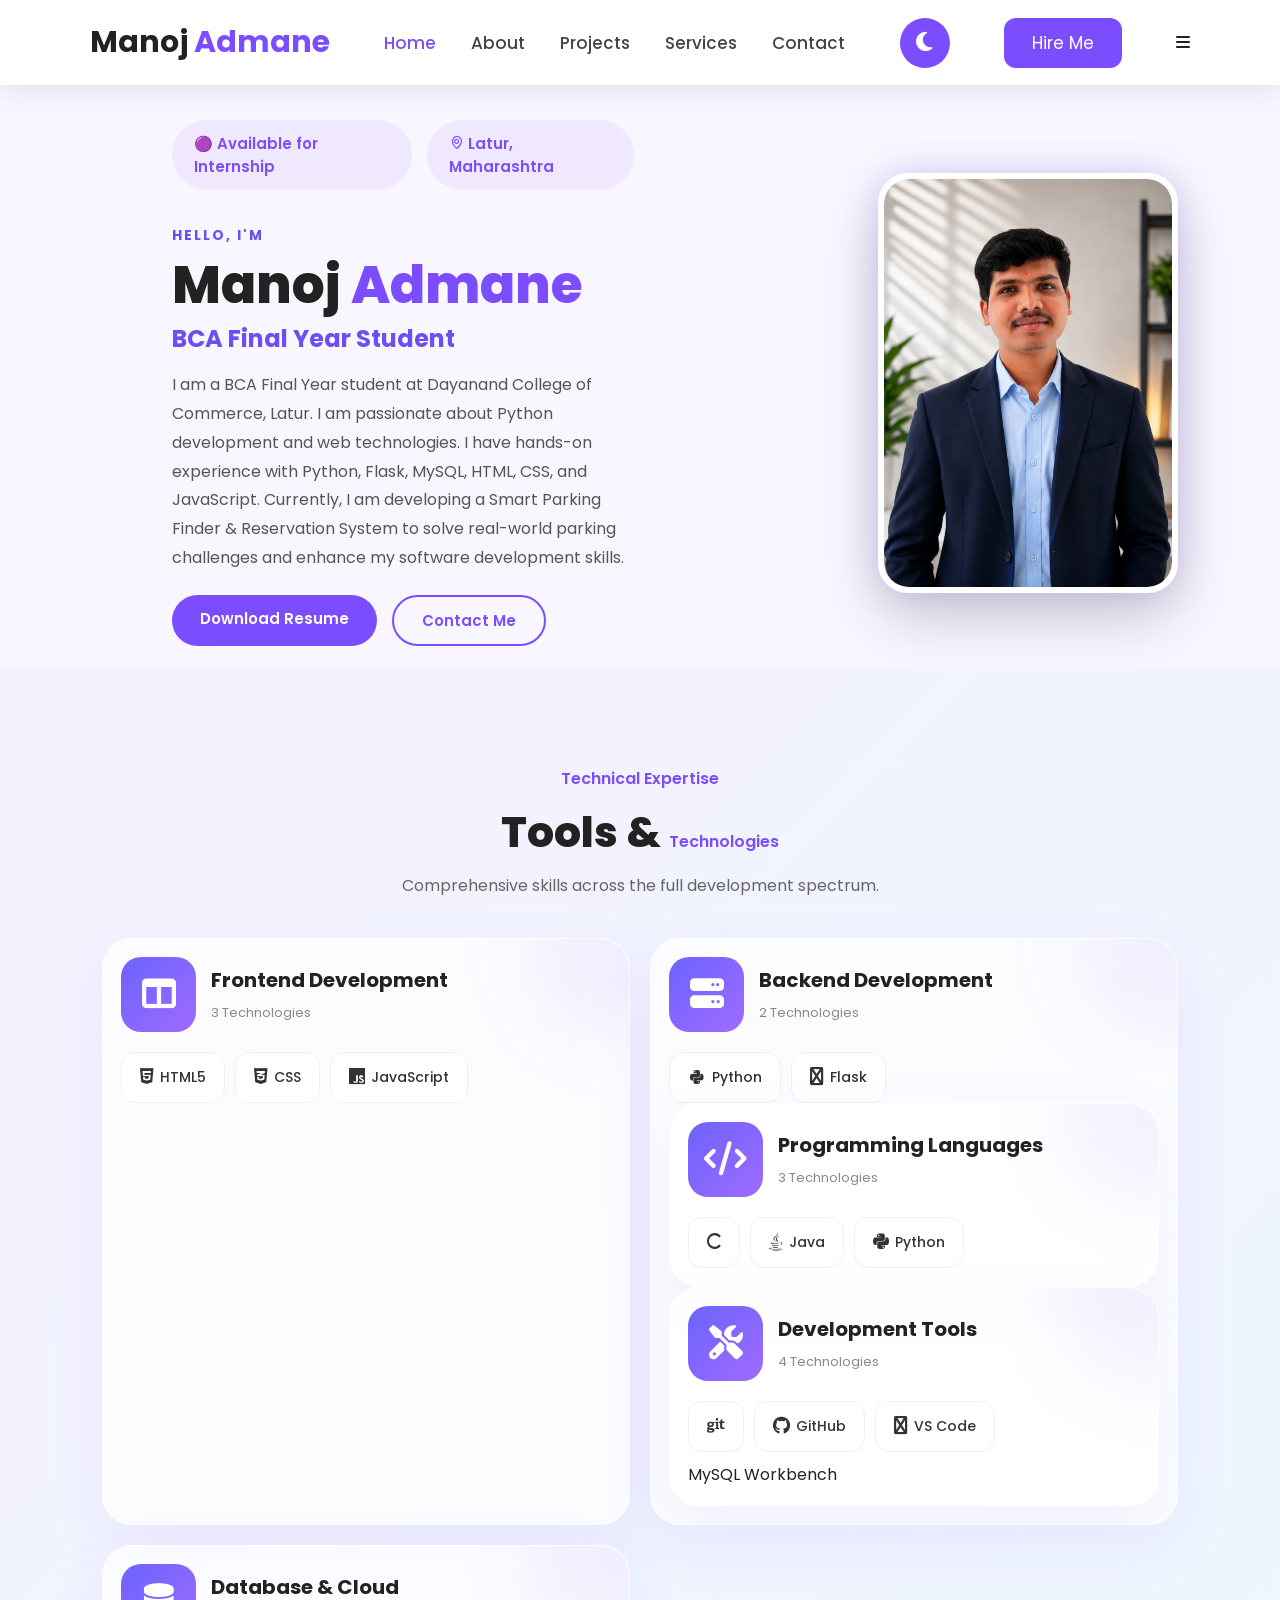
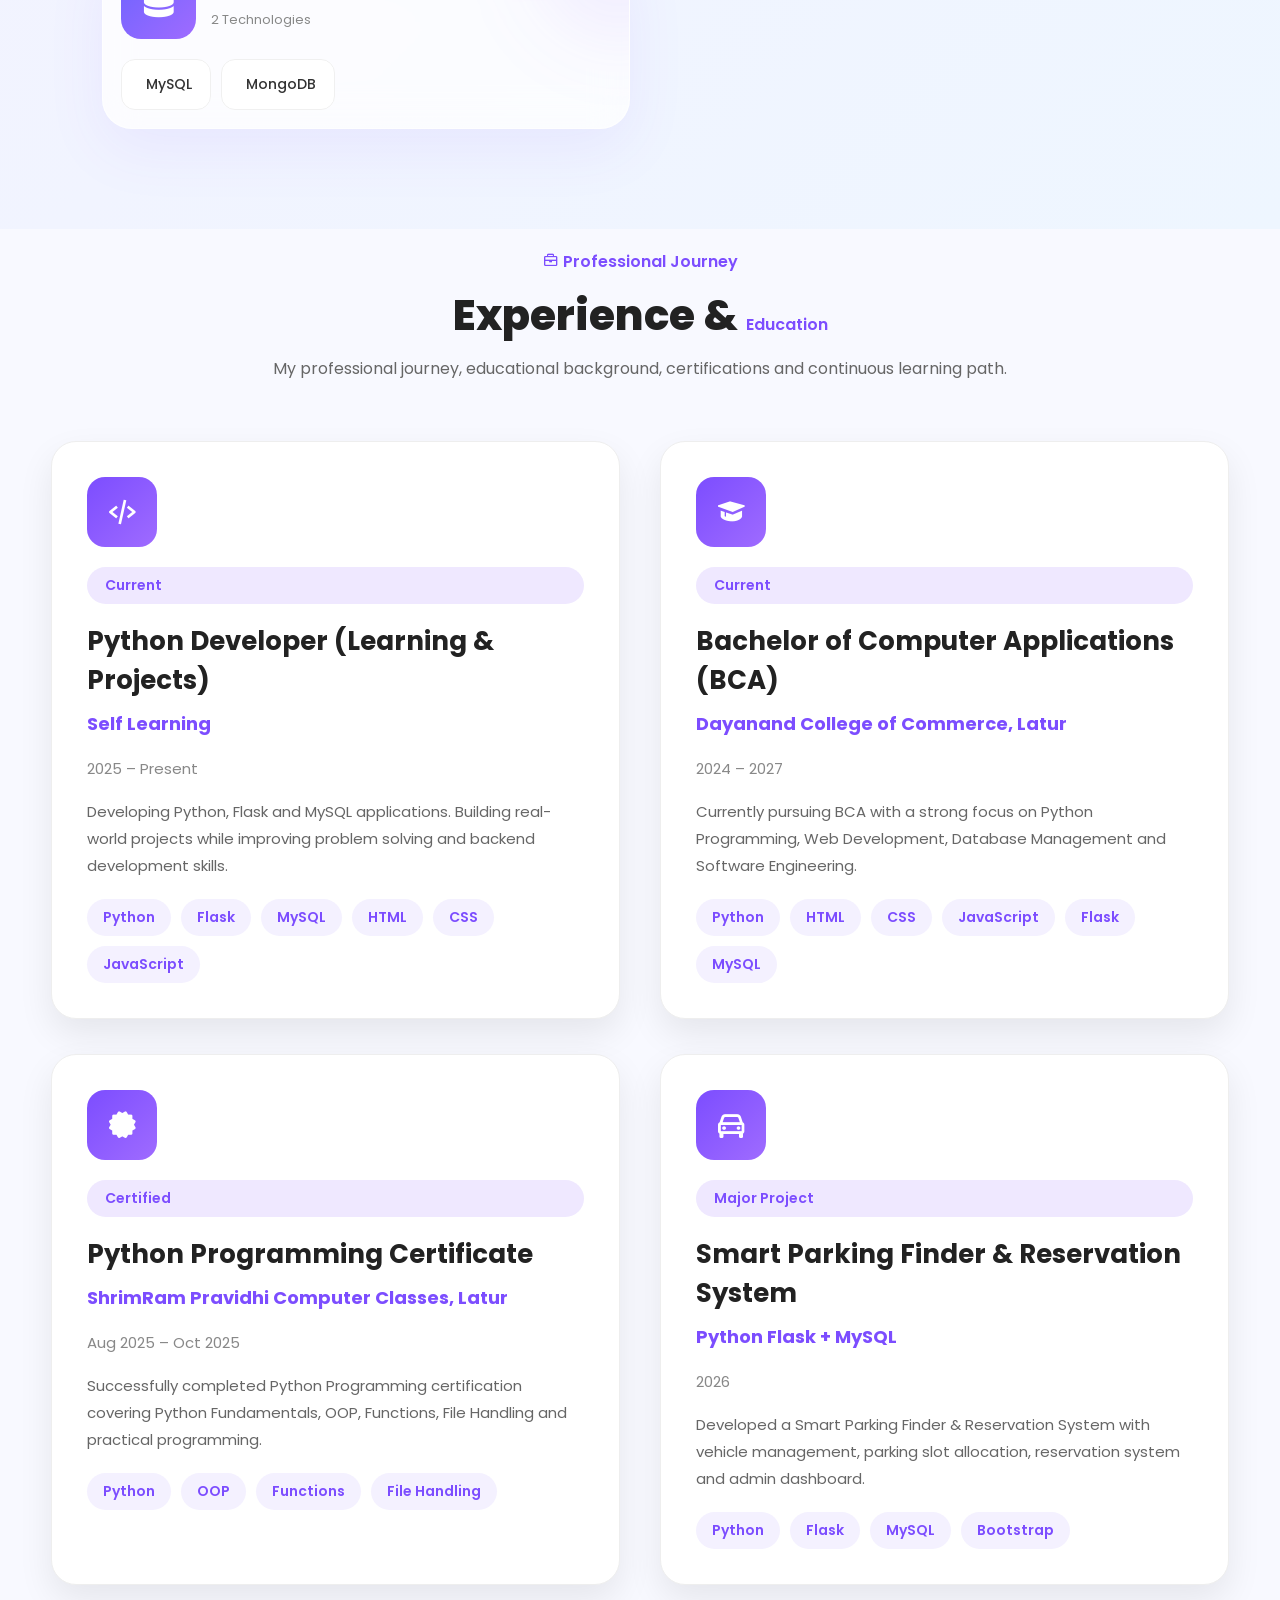
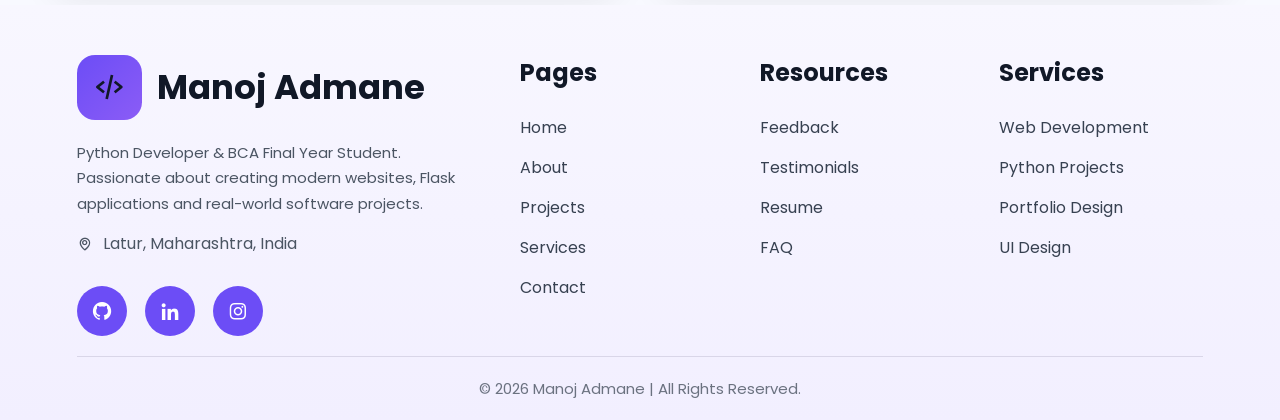
==== commit 6b10442c: "Update index.html" ====
--- a/index.html
+++ b/index.html
@@ -180,7 +180,7 @@
 
                     <h3>Frontend Development</h3>
 
-                    <span>10 Technologies</span>
+                    <span>3 Technologies</span>
 
                 </div>
 
@@ -220,7 +220,7 @@
 
                     <h3>Backend Development</h3>
 
-                    <span>5 Technologies</span>
+                    <span>2 Technologies</span>
 
                 </div>
 
@@ -249,7 +249,7 @@
 
         <div>
             <h3>Programming Languages</h3>
-            <span>5 Technologies</span>
+            <span>3 Technologies</span>
         </div>
 
     </div>
@@ -282,7 +282,7 @@
 
         <div>
             <h3>Development Tools</h3>
-            <span>5 Technologies</span>
+            <span>4 Technologies</span>
         </div>
 
     </div>
@@ -317,7 +317,7 @@
 
         <div>
             <h3>Database & Cloud</h3>
-            <span>4 Technologies</span>
+            <span>2 Technologies</span>
         </div>
 
     </div>
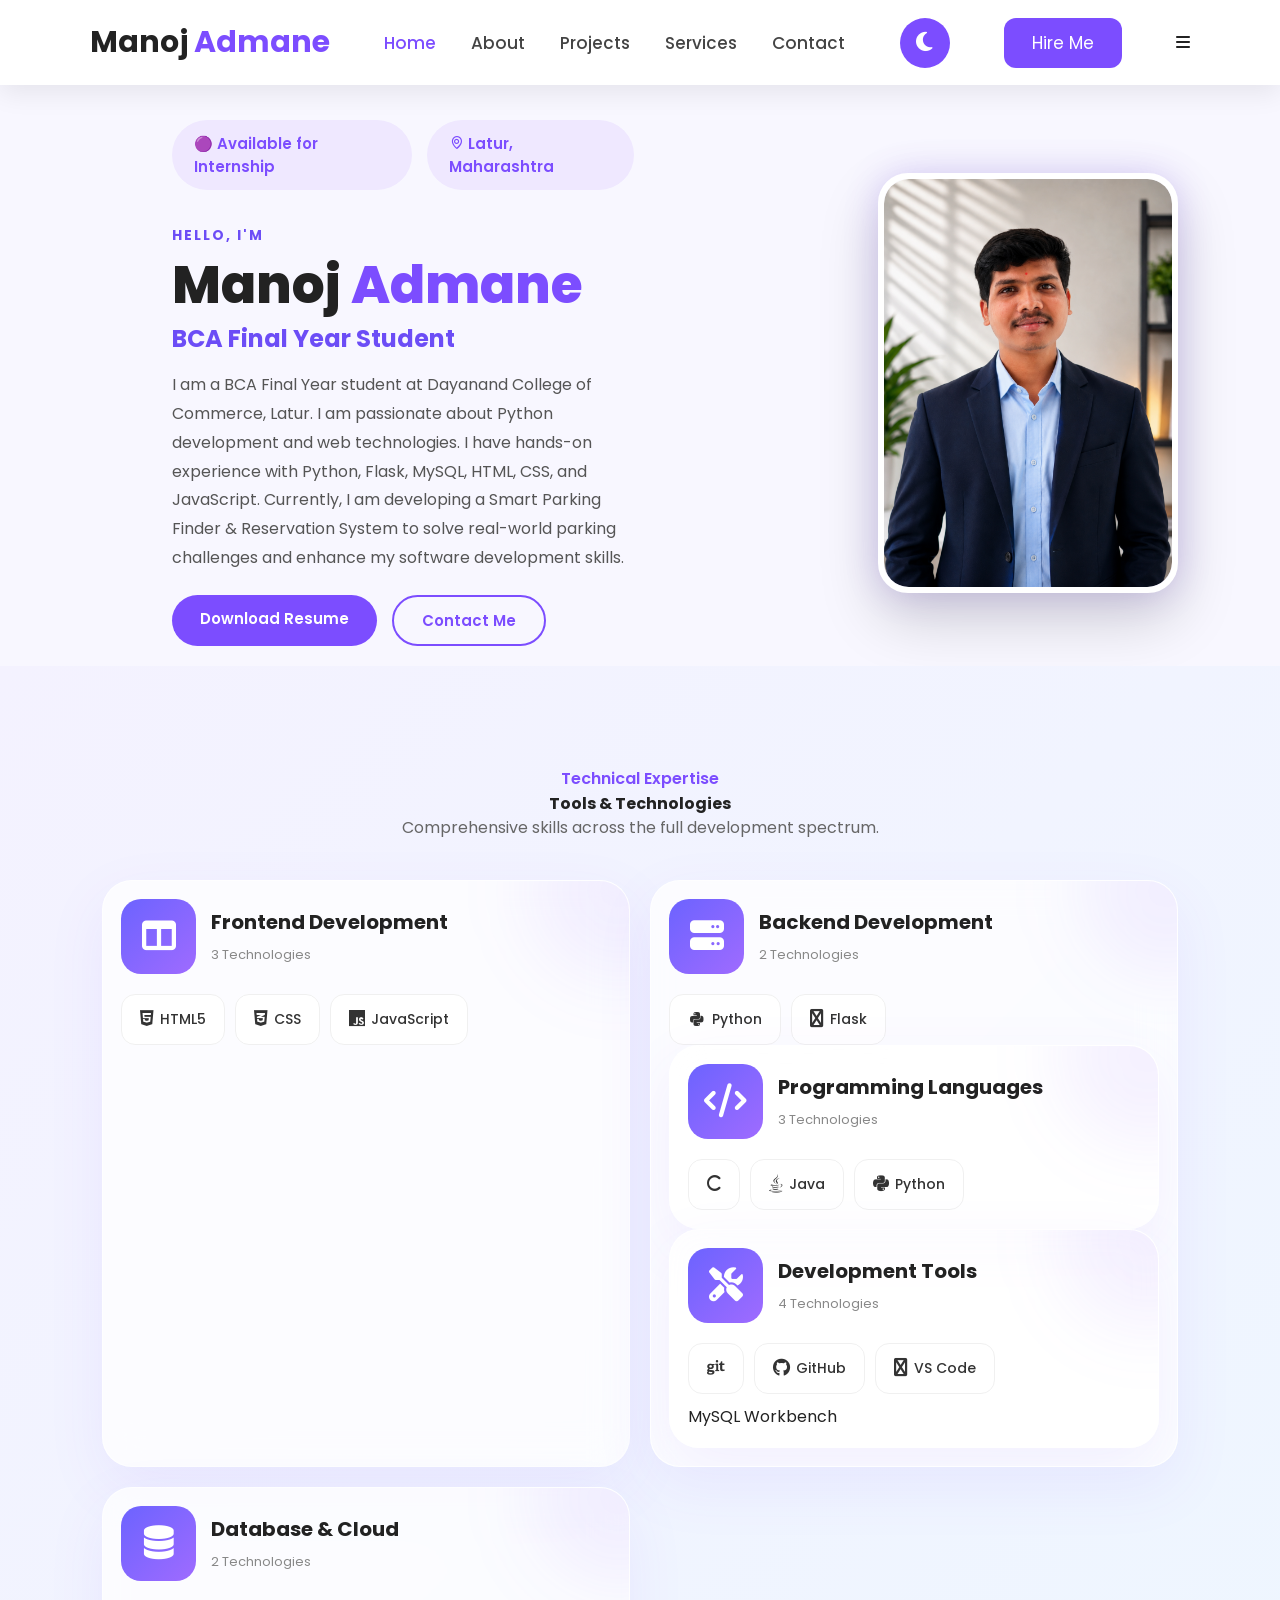
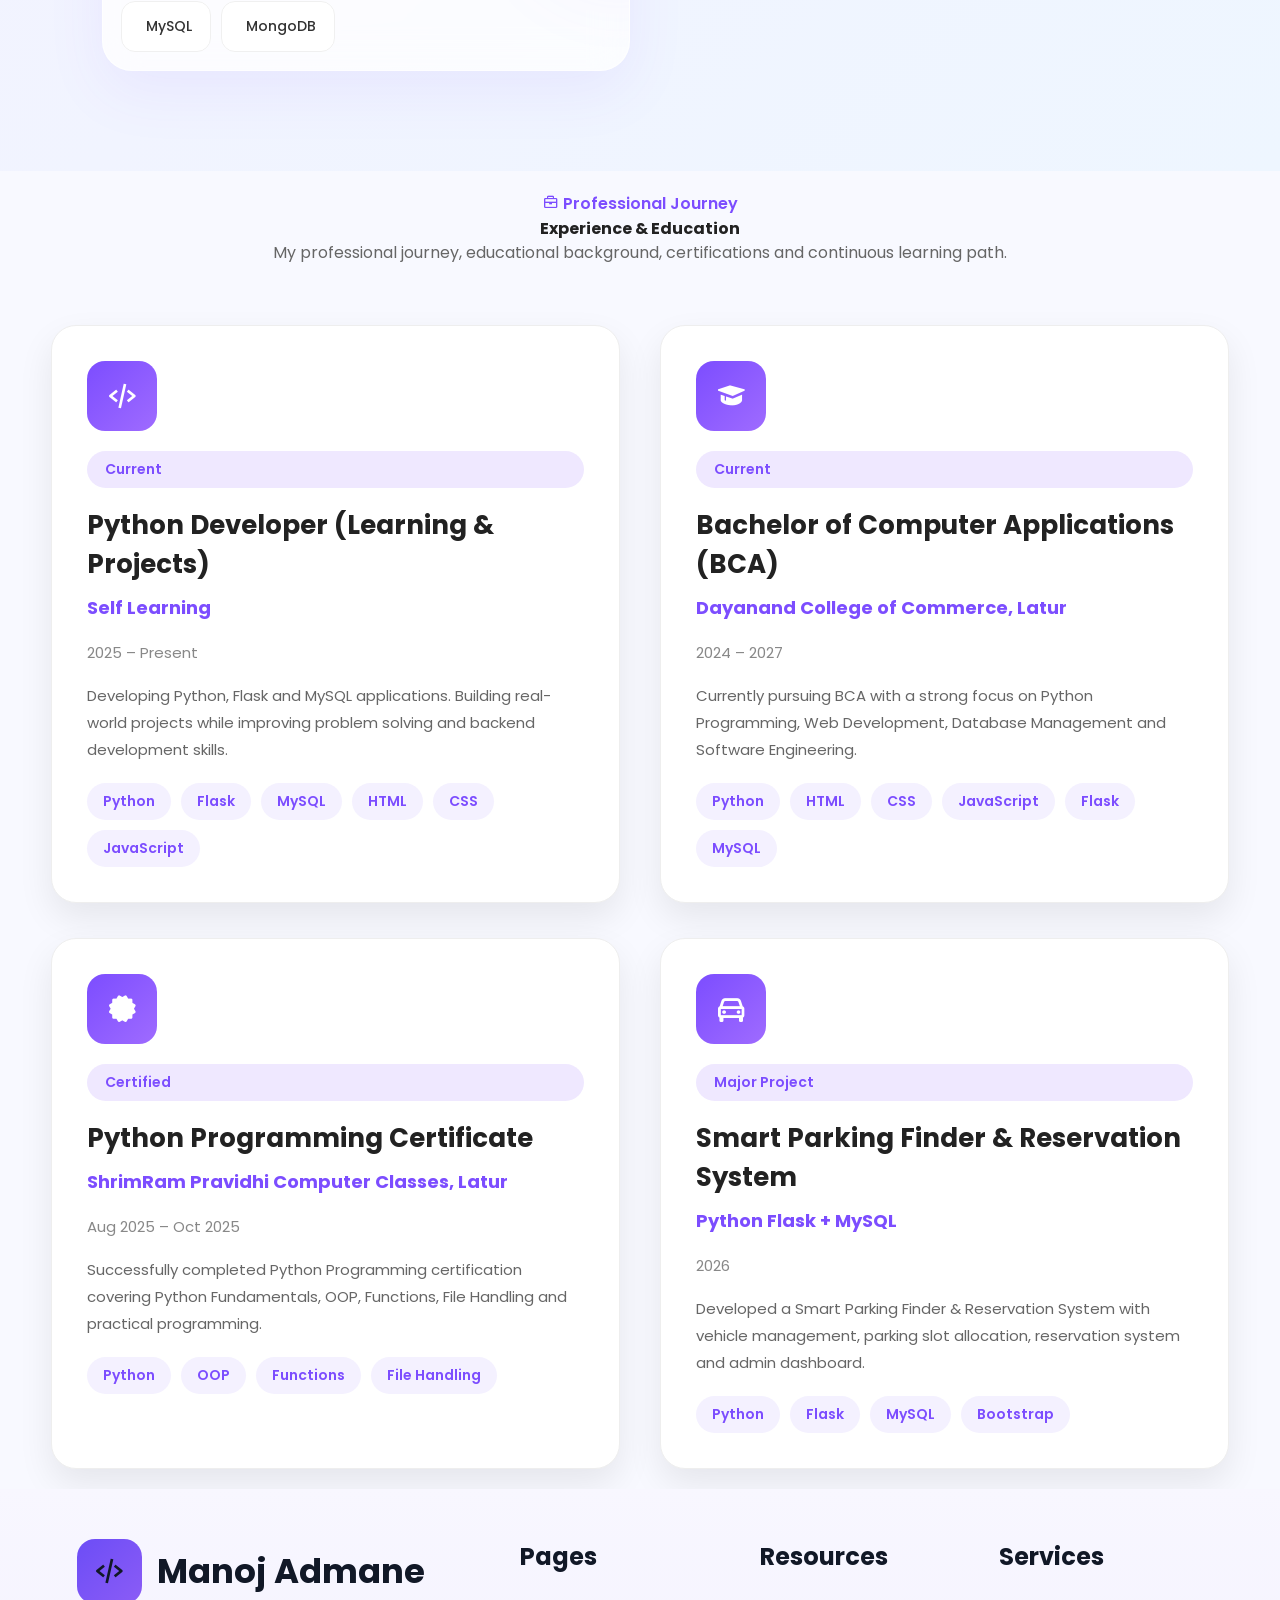
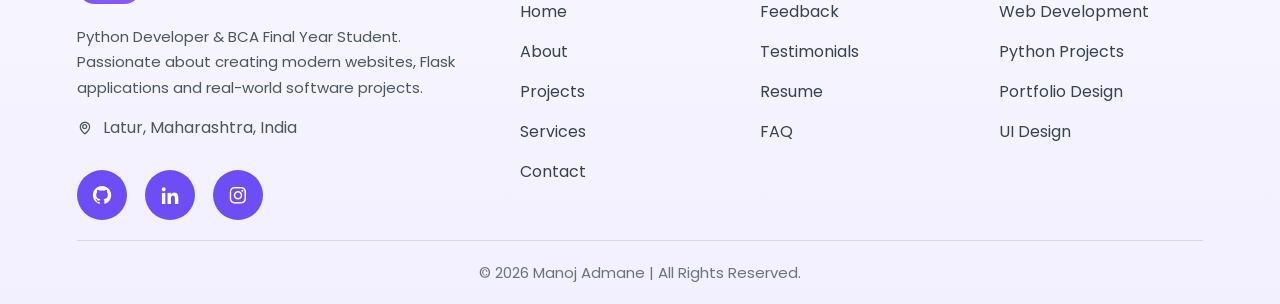
==== commit eba4437f: "Update index.html" ====
--- a/index.html
+++ b/index.html
@@ -155,10 +155,10 @@
 
         <span>Technical Expertise</span>
 
-        <h2>
-            Tools &
-            <span>Technologies</span>
-        </h2>
+        <h4>
+            Tools & Technologies
+            
+        </h4>
 
         <p>
             Comprehensive skills across the full development spectrum.
@@ -349,10 +349,10 @@
             Professional Journey
         </span>
 
-        <h2>
-            Experience &
-            <span>Education</span>
-        </h2>
+        <h4>
+            Experience & Education
+            
+        </h4>
 
         <p>
             My professional journey, educational background,
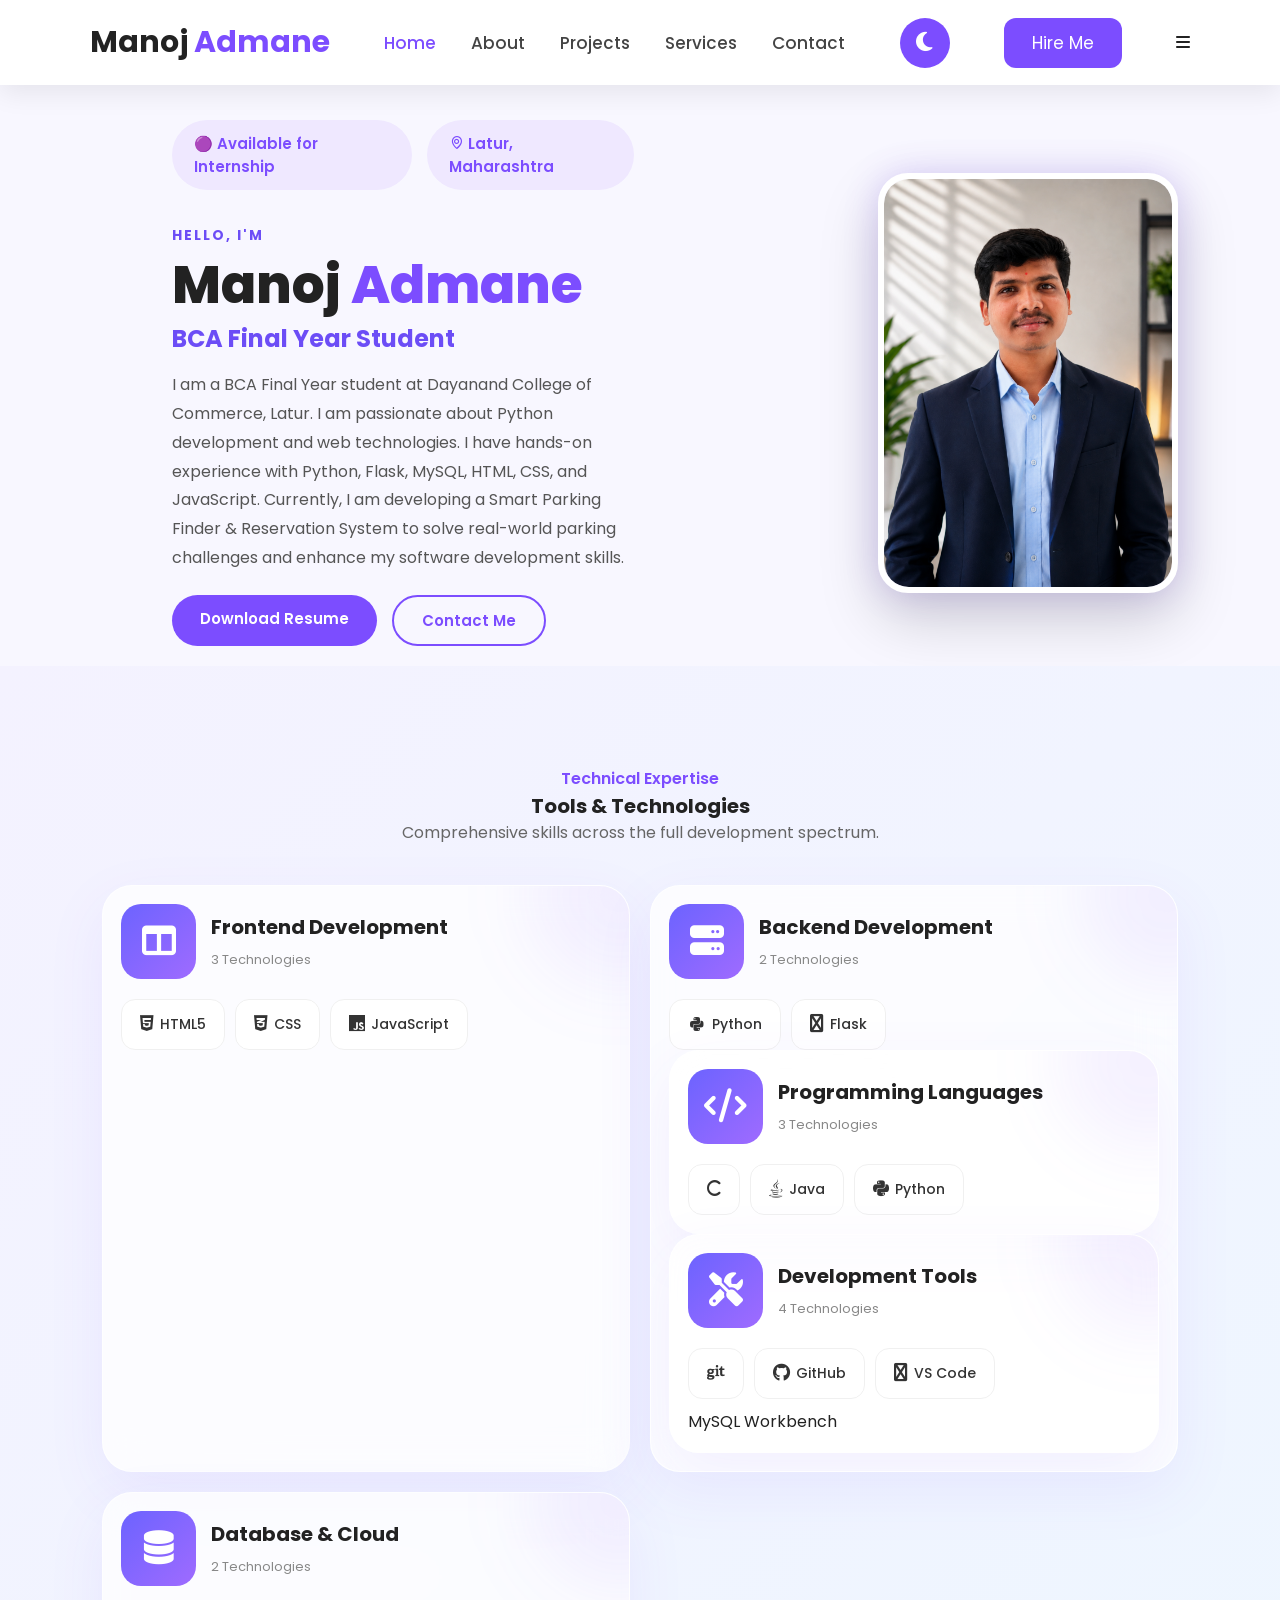
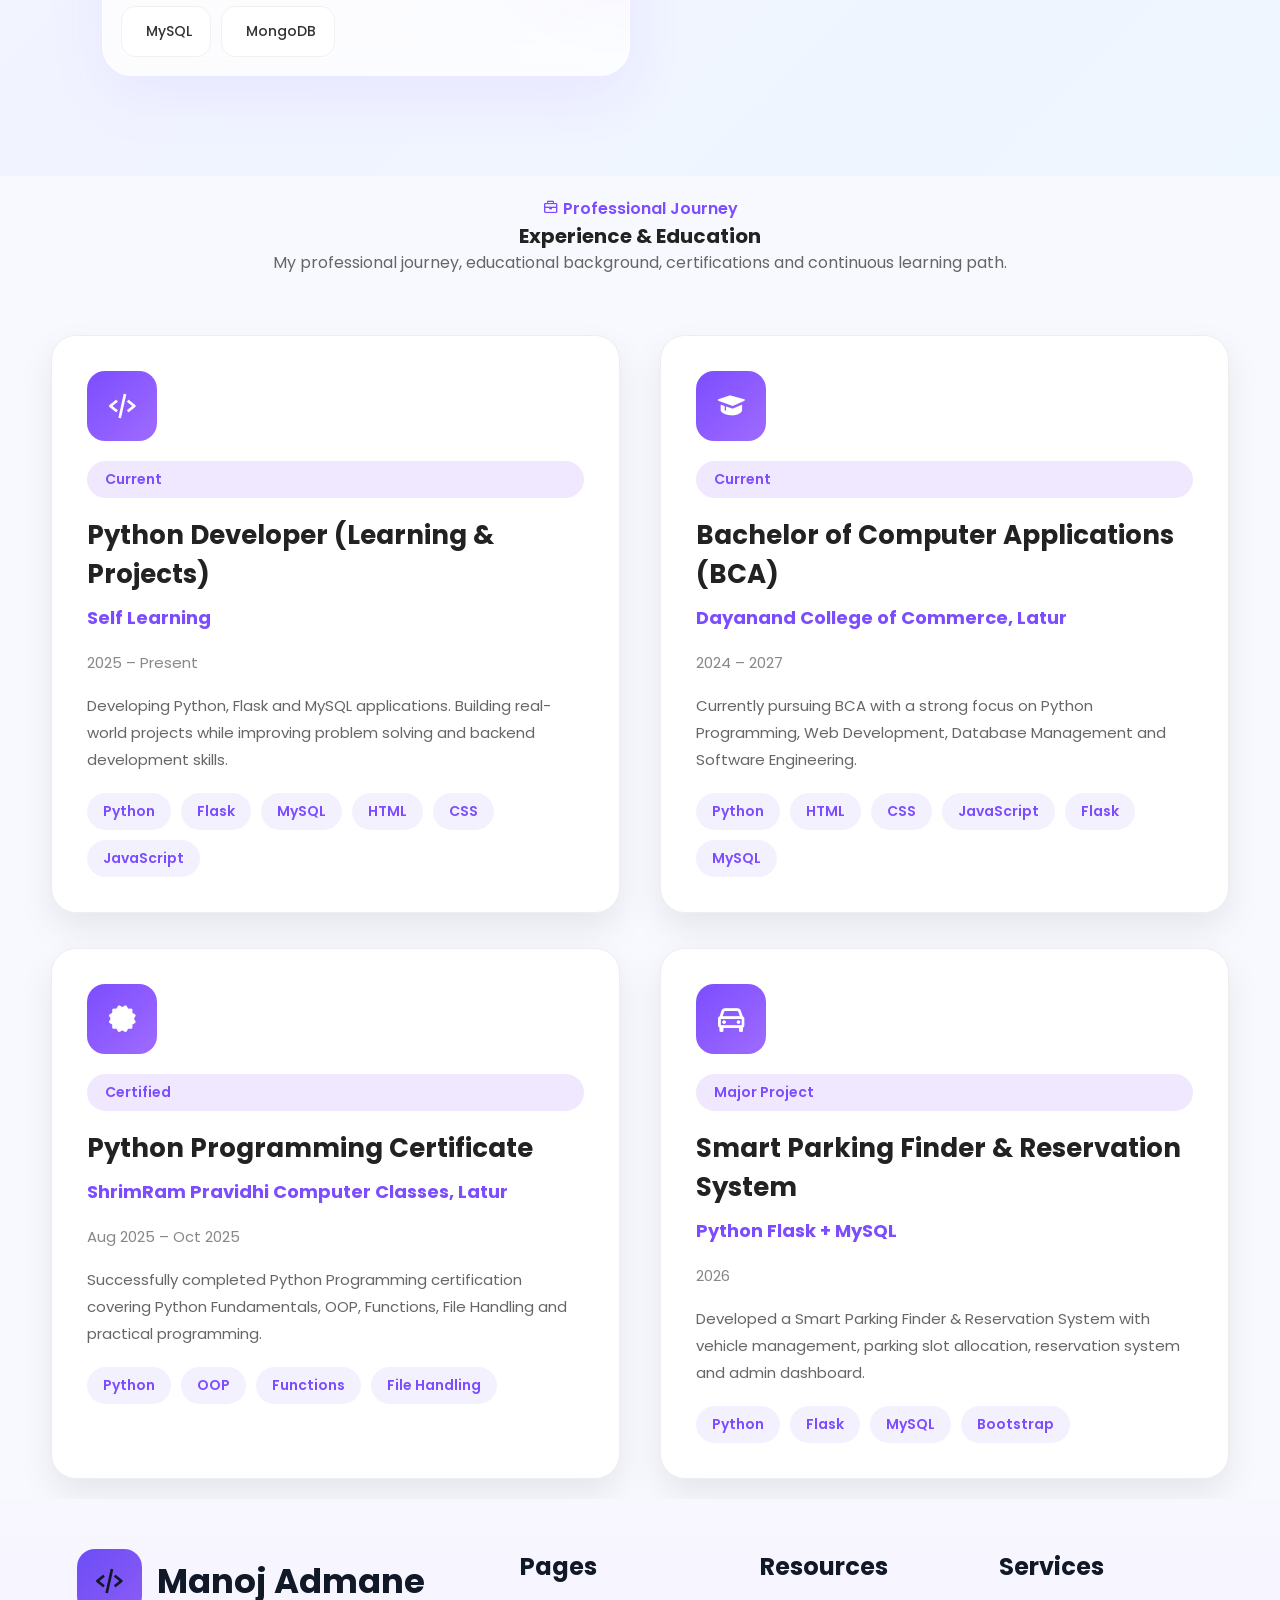
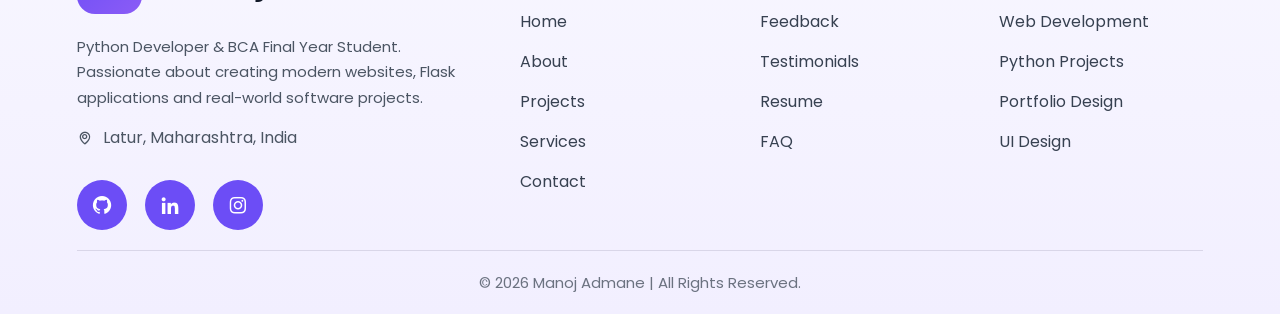
==== commit 0f01c757: "Update index.html" ====
--- a/index.html
+++ b/index.html
@@ -155,10 +155,10 @@
 
         <span>Technical Expertise</span>
 
-        <h4>
+        <h3>
             Tools & Technologies
             
-        </h4>
+        </h3>
 
         <p>
             Comprehensive skills across the full development spectrum.
@@ -349,10 +349,10 @@
             Professional Journey
         </span>
 
-        <h4>
+        <h3>
             Experience & Education
             
-        </h4>
+        </h3>
 
         <p>
             My professional journey, educational background,
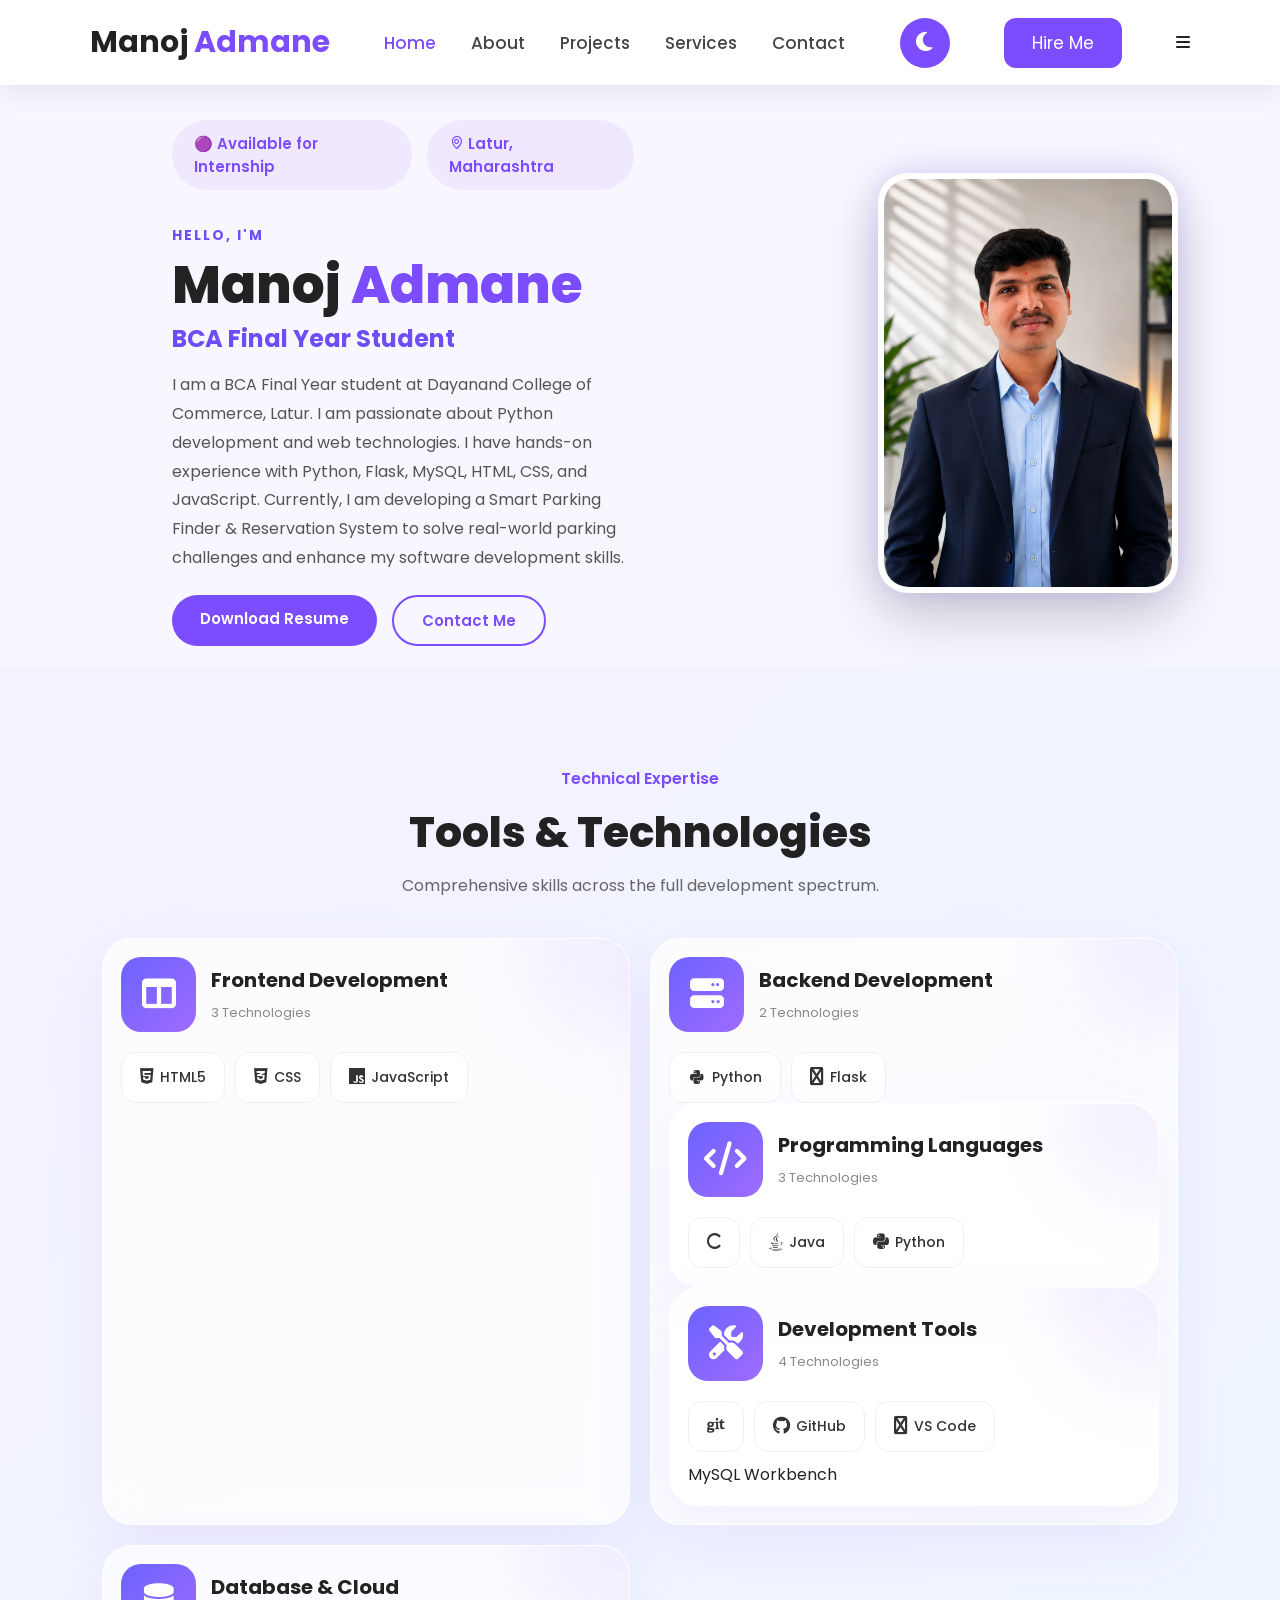
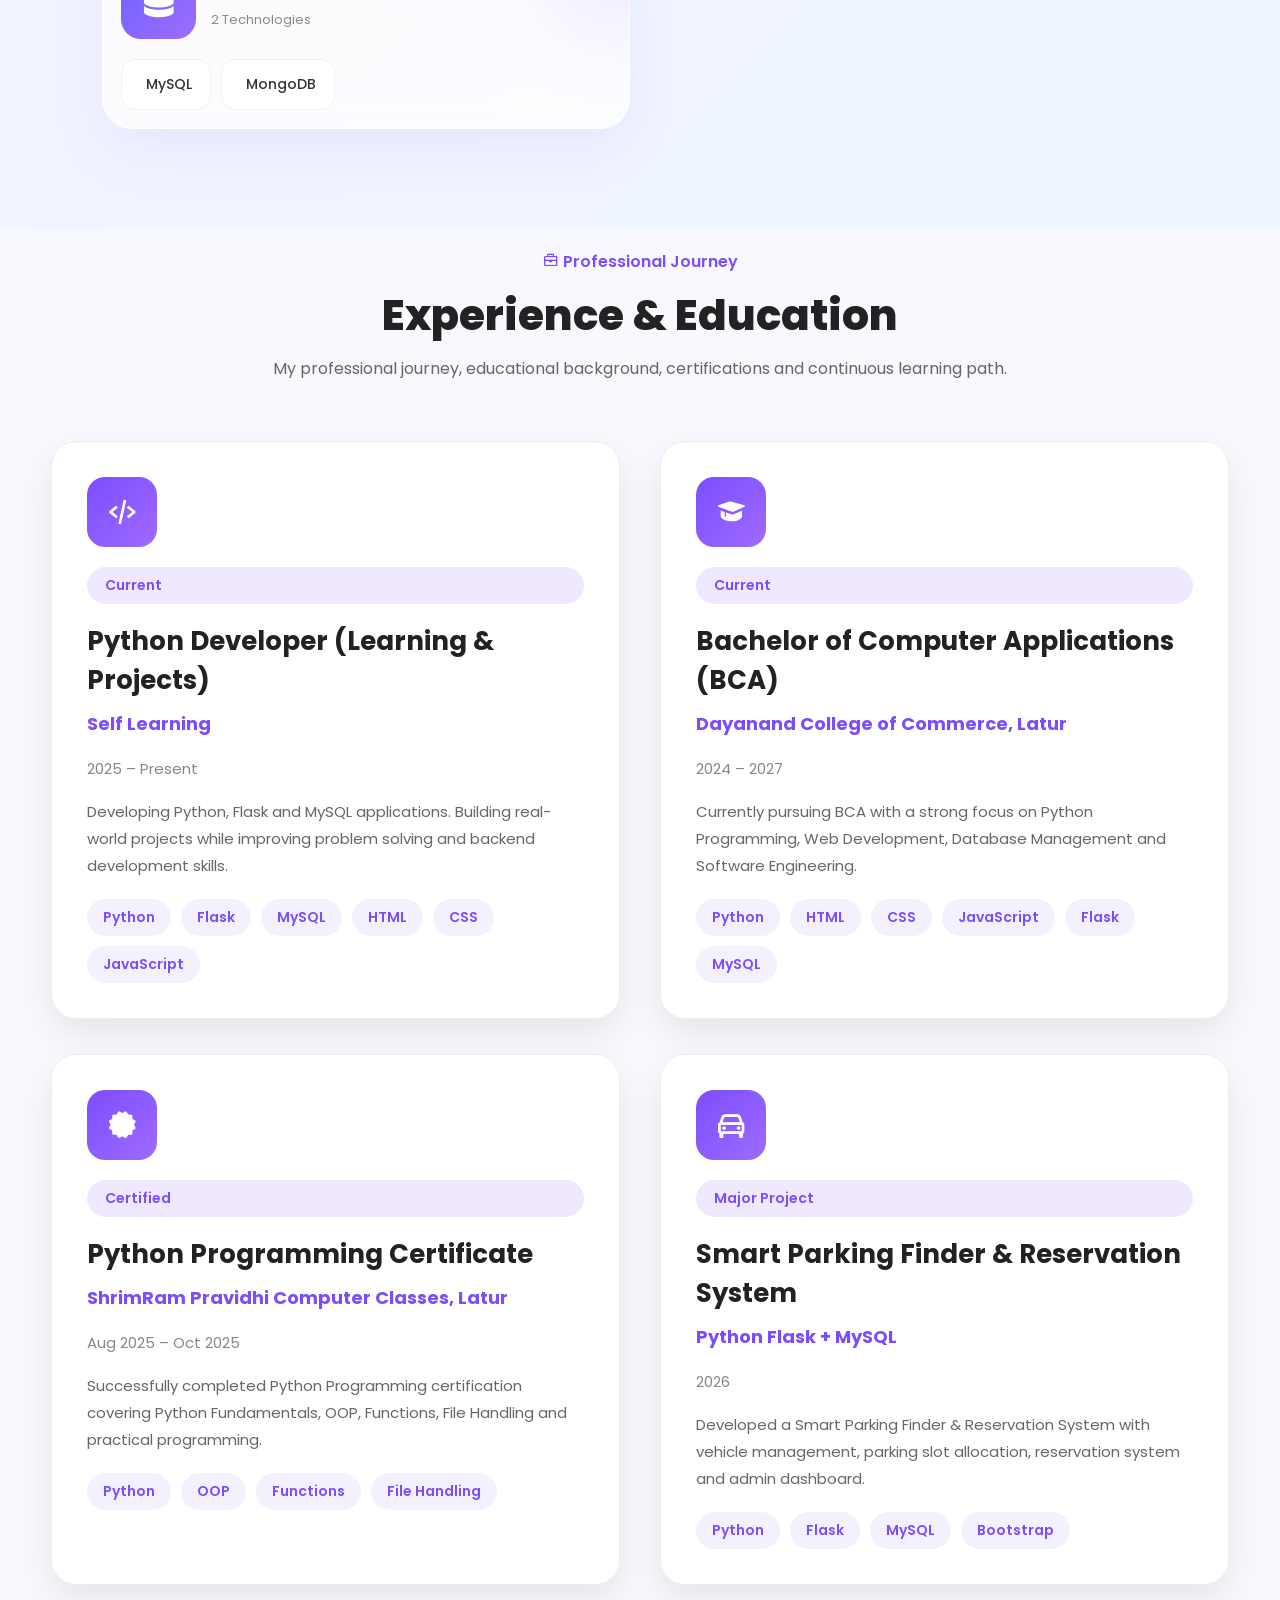
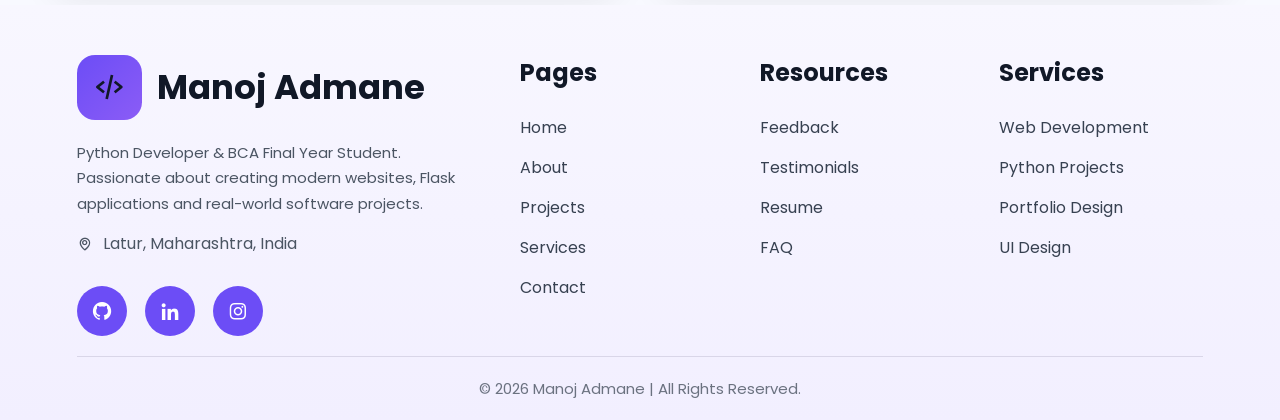
==== commit ef37f296: "Change headings from h3 to h2 in index.html" ====
--- a/index.html
+++ b/index.html
@@ -155,10 +155,10 @@
 
         <span>Technical Expertise</span>
 
-        <h3>
+        <h2>
             Tools & Technologies
             
-        </h3>
+        </h2>
 
         <p>
             Comprehensive skills across the full development spectrum.
@@ -349,10 +349,10 @@
             Professional Journey
         </span>
 
-        <h3>
+        <h2>
             Experience & Education
             
-        </h3>
+        </h2>
 
         <p>
             My professional journey, educational background,
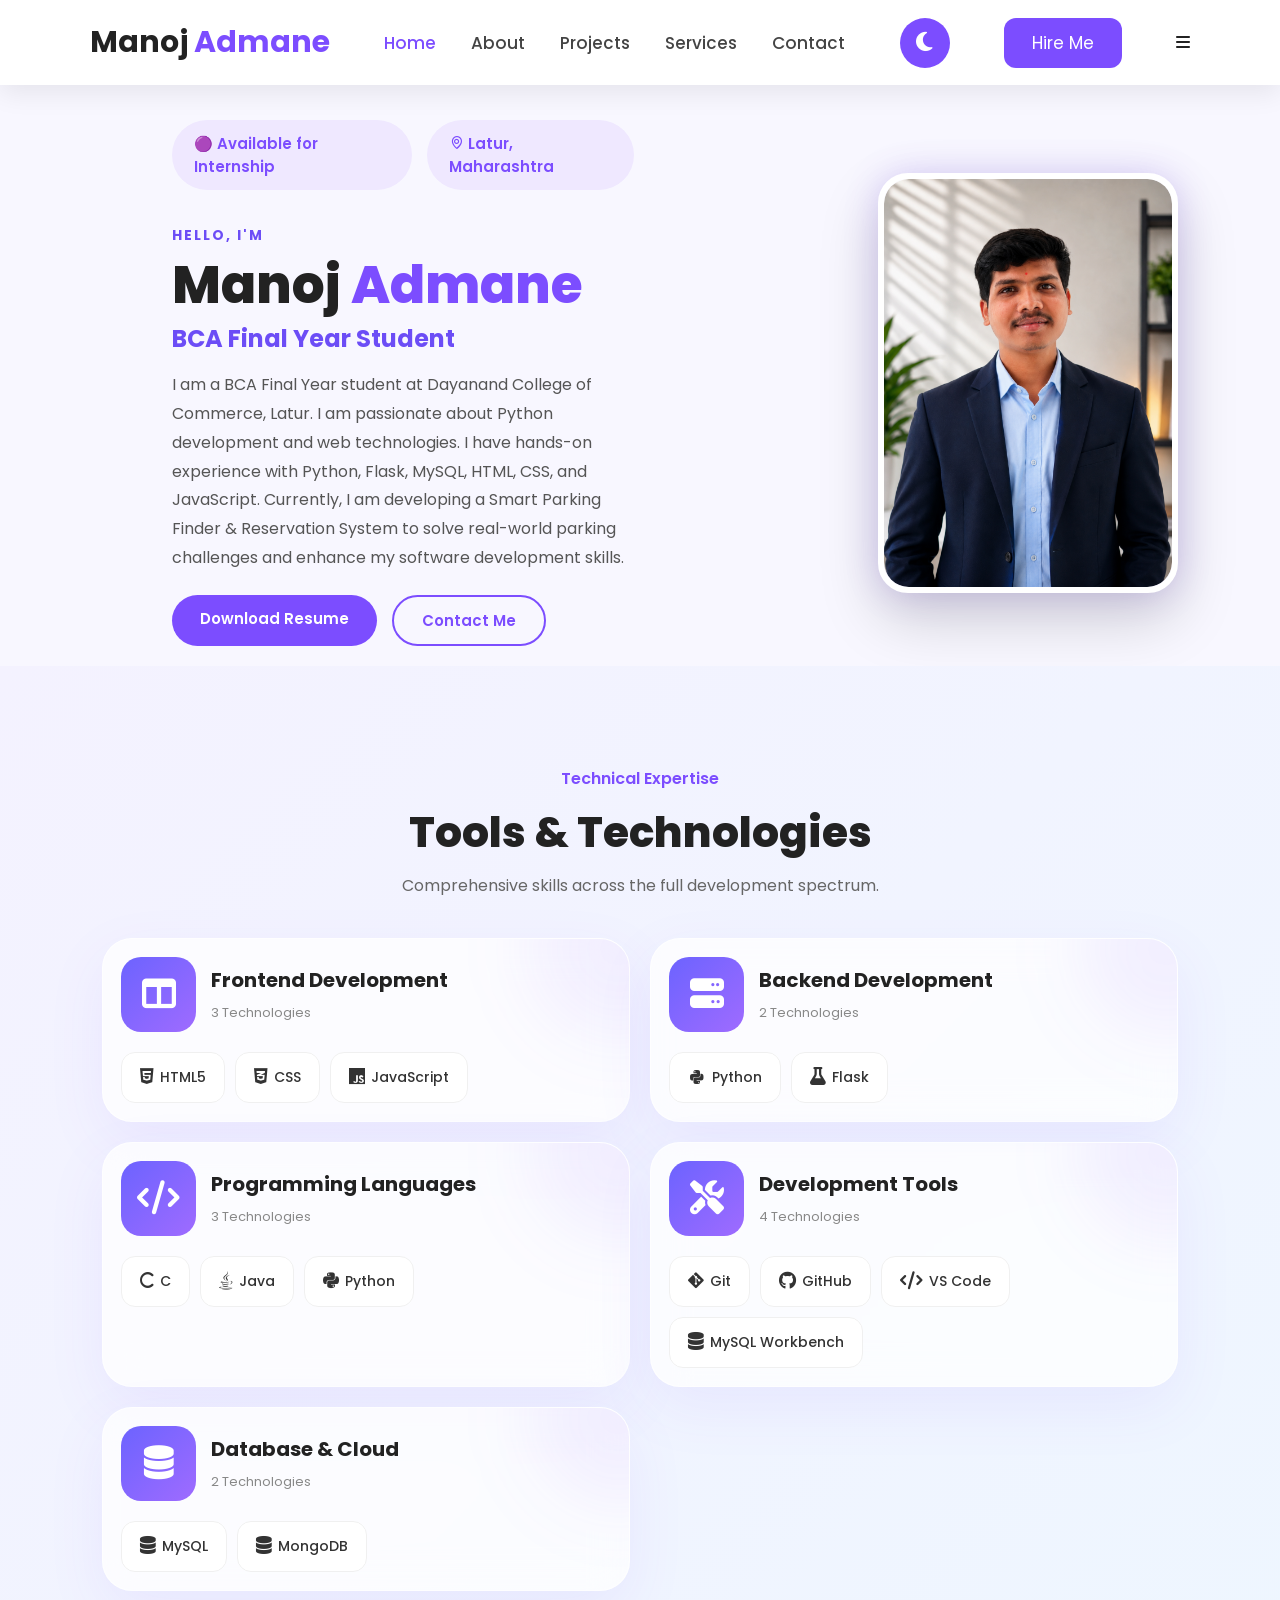
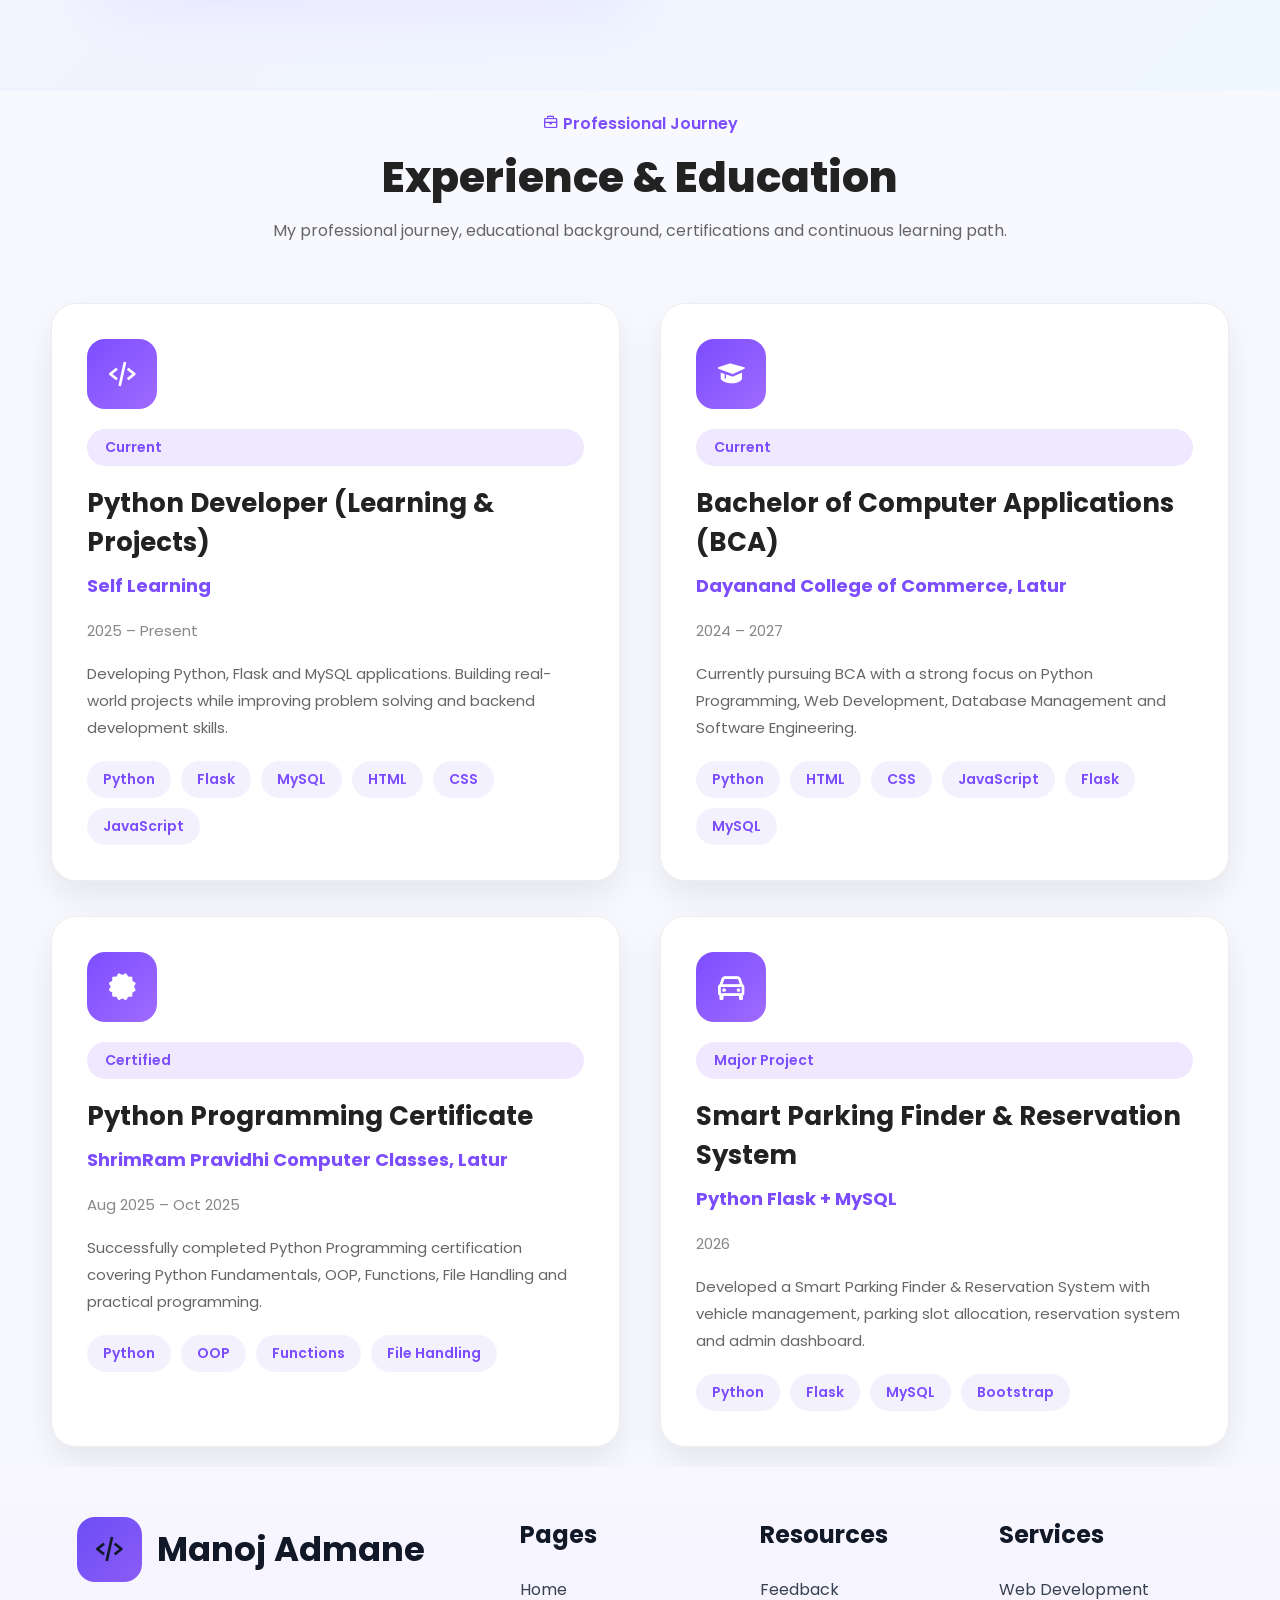
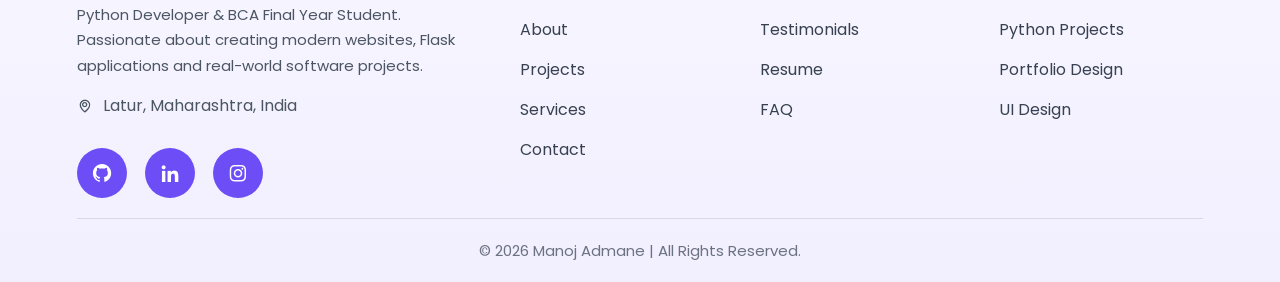
==== commit f04f1ff2: "Update index.html" ====
--- a/index.html
+++ b/index.html
@@ -155,10 +155,7 @@
 
         <span>Technical Expertise</span>
 
-        <h2>
-            Tools & Technologies
-            
-        </h2>
+        <h2>Tools & Technologies</h2>
 
         <p>
             Comprehensive skills across the full development spectrum.
@@ -166,9 +163,10 @@
 
     </div>
 
+
     <div class="tools-grid">
 
-        <!-- Frontend -->
+        <!--================ FRONTEND =================-->
 
         <div class="tool-card">
 
@@ -177,11 +175,8 @@
                 <i class="fa-solid fa-table-columns"></i>
 
                 <div>
-
                     <h3>Frontend Development</h3>
-
                     <span>3 Technologies</span>
-
                 </div>
 
             </div>
@@ -203,12 +198,12 @@
                     JavaScript
                 </div>
 
-                
-            </div>
-
-        </div>
-
-        <!-- Backend -->
+            </div>
+
+        </div>
+
+
+        <!--================ BACKEND =================-->
 
         <div class="tool-card">
 
@@ -217,11 +212,8 @@
                 <i class="fa-solid fa-server"></i>
 
                 <div>
-
                     <h3>Backend Development</h3>
-
                     <span>2 Technologies</span>
-
                 </div>
 
             </div>
@@ -229,117 +221,133 @@
             <div class="tool-list">
 
                 <div class="tool-item">
-                    <i class='bx bxl-python'></i>
+                    <i class="bx bxl-python"></i>
                     Python
                 </div>
 
                 <div class="tool-item">
-                    <i class="fa-brands fa-flask"></i>
+                    <i class="fa-solid fa-flask"></i>
                     Flask
                 </div>
 
-                
-                
-        </div>
+            </div>
+
+        </div>
+
+
+        <!--================ PROGRAMMING LANGUAGES =================-->
+
         <div class="tool-card">
 
-    <div class="tool-title">
-
-        <i class="fa-solid fa-code"></i>
-
-        <div>
-            <h3>Programming Languages</h3>
-            <span>3 Technologies</span>
-        </div>
-
-    </div>
-
-    <div class="tool-list">
-
-        <div class="tool-item">
-            <i class="fa-brands fa-c"></i>
-            
-        </div>
-
-       
-        <div class="tool-item">
-            <i class="fa-brands fa-java"></i>
-            Java
-        </div>
-        <div class="tool-item">
+            <div class="tool-title">
+
+                <i class="fa-solid fa-code"></i>
+
+                <div>
+                    <h3>Programming Languages</h3>
+                    <span>3 Technologies</span>
+                </div>
+
+            </div>
+
+            <div class="tool-list">
+
+                <div class="tool-item">
+                    <i class="fa-solid fa-c"></i>
+                    C
+                </div>
+
+                <div class="tool-item">
+                    <i class="fa-brands fa-java"></i>
+                    Java
+                </div>
+
+                <div class="tool-item">
                     <i class="fa-brands fa-python"></i>
                     Python
                 </div>
 
-    </div>
-
-</div>
-<div class="tool-card">
-
-    <div class="tool-title">
-
-        <i class="fa-solid fa-screwdriver-wrench"></i>
-
-        <div>
-            <h3>Development Tools</h3>
-            <span>4 Technologies</span>
-        </div>
-
-    </div>
-
-    <div class="tool-list">
-
-        <div class="tool-item">
-                    <i class="fa-brands fa-git"></i>
-                    
-                </div>
-        <div class="tool-item">
+            </div>
+
+        </div>
+
+
+        <!--================ DEVELOPMENT TOOLS =================-->
+
+        <div class="tool-card">
+
+            <div class="tool-title">
+
+                <i class="fa-solid fa-screwdriver-wrench"></i>
+
+                <div>
+                    <h3>Development Tools</h3>
+                    <span>4 Technologies</span>
+                </div>
+
+            </div>
+
+            <div class="tool-list">
+
+                <div class="tool-item">
+                    <i class="fa-brands fa-git-alt"></i>
+                    Git
+                </div>
+
+                <div class="tool-item">
                     <i class="fa-brands fa-github"></i>
                     GitHub
                 </div>
-        <div class="tool-item">
-                    <i class="fa-brands fa-code"></i>
+
+                <div class="tool-item">
+                    <i class="fa-solid fa-code"></i>
                     VS Code
                 </div>
-       
-                    <i class="fa-brands fa-mysql"></i>
+
+                <div class="tool-item">
+                    <i class="fa-solid fa-database"></i>
                     MySQL Workbench
                 </div>
 
-    </div>
-
-</div>
-<div class="tool-card">
-
-    <div class="tool-title">
-
-        <i class="fa-solid fa-database"></i>
-
-        <div>
-            <h3>Database & Cloud</h3>
-            <span>2 Technologies</span>
-        </div>
-
-    </div>
-
-    <div class="tool-list">
-
-        <div class="tool-item">
-                    <i class="fa-brands fa-mysql"></i>
+            </div>
+
+        </div>
+
+
+        <!--================ DATABASE & CLOUD =================-->
+
+        <div class="tool-card">
+
+            <div class="tool-title">
+
+                <i class="fa-solid fa-database"></i>
+
+                <div>
+                    <h3>Database & Cloud</h3>
+                    <span>2 Technologies</span>
+                </div>
+
+            </div>
+
+            <div class="tool-list">
+
+                <div class="tool-item">
+                    <i class="fa-solid fa-database"></i>
                     MySQL
                 </div>
-        
-        <div class="tool-item">
-                    <i class="fa-brands fa-mongod"></i>
+
+                <div class="tool-item">
+                    <i class="fa-solid fa-database"></i>
                     MongoDB
                 </div>
-        
-    </div>
-
-</div>
-
-</section>
-    
+
+            </div>
+
+        </div>
+
+    </div>
+
+</section>    
     <section class="journey" id="experience">
 
     <div class="section-heading">
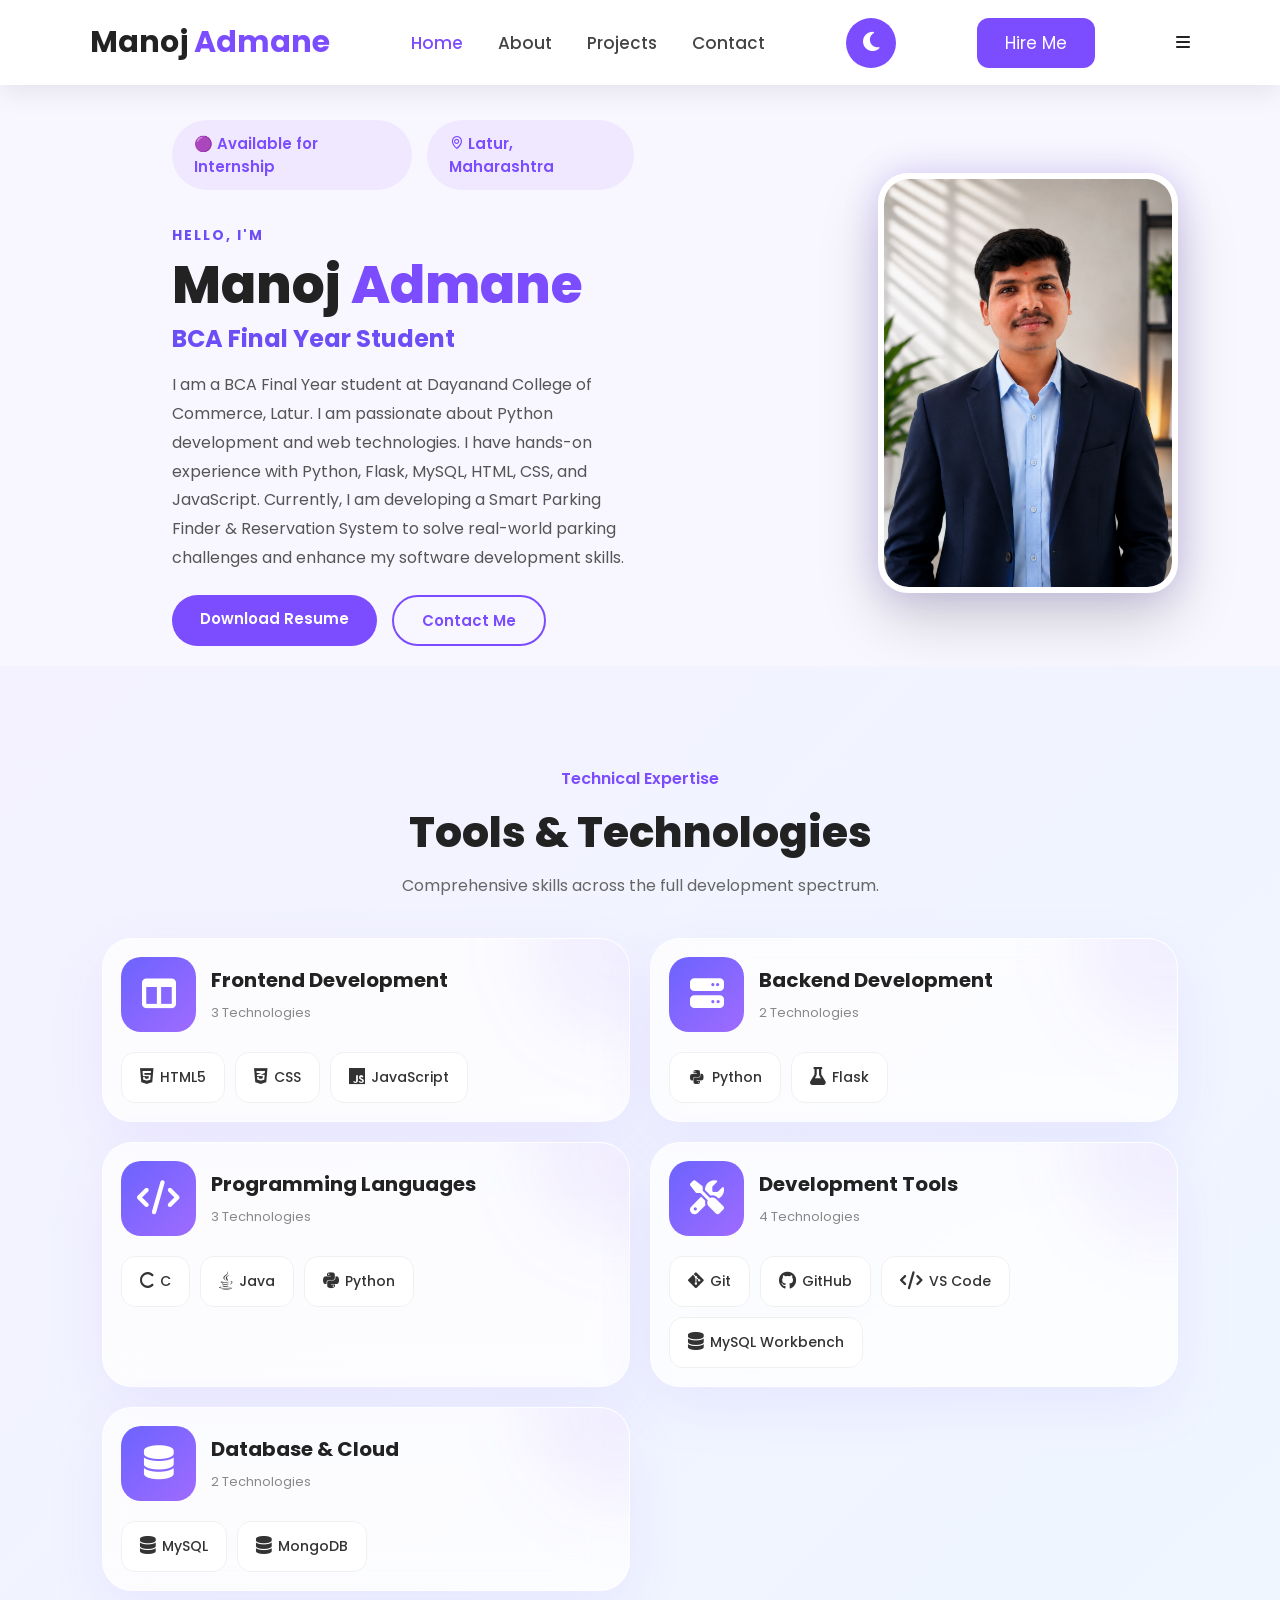
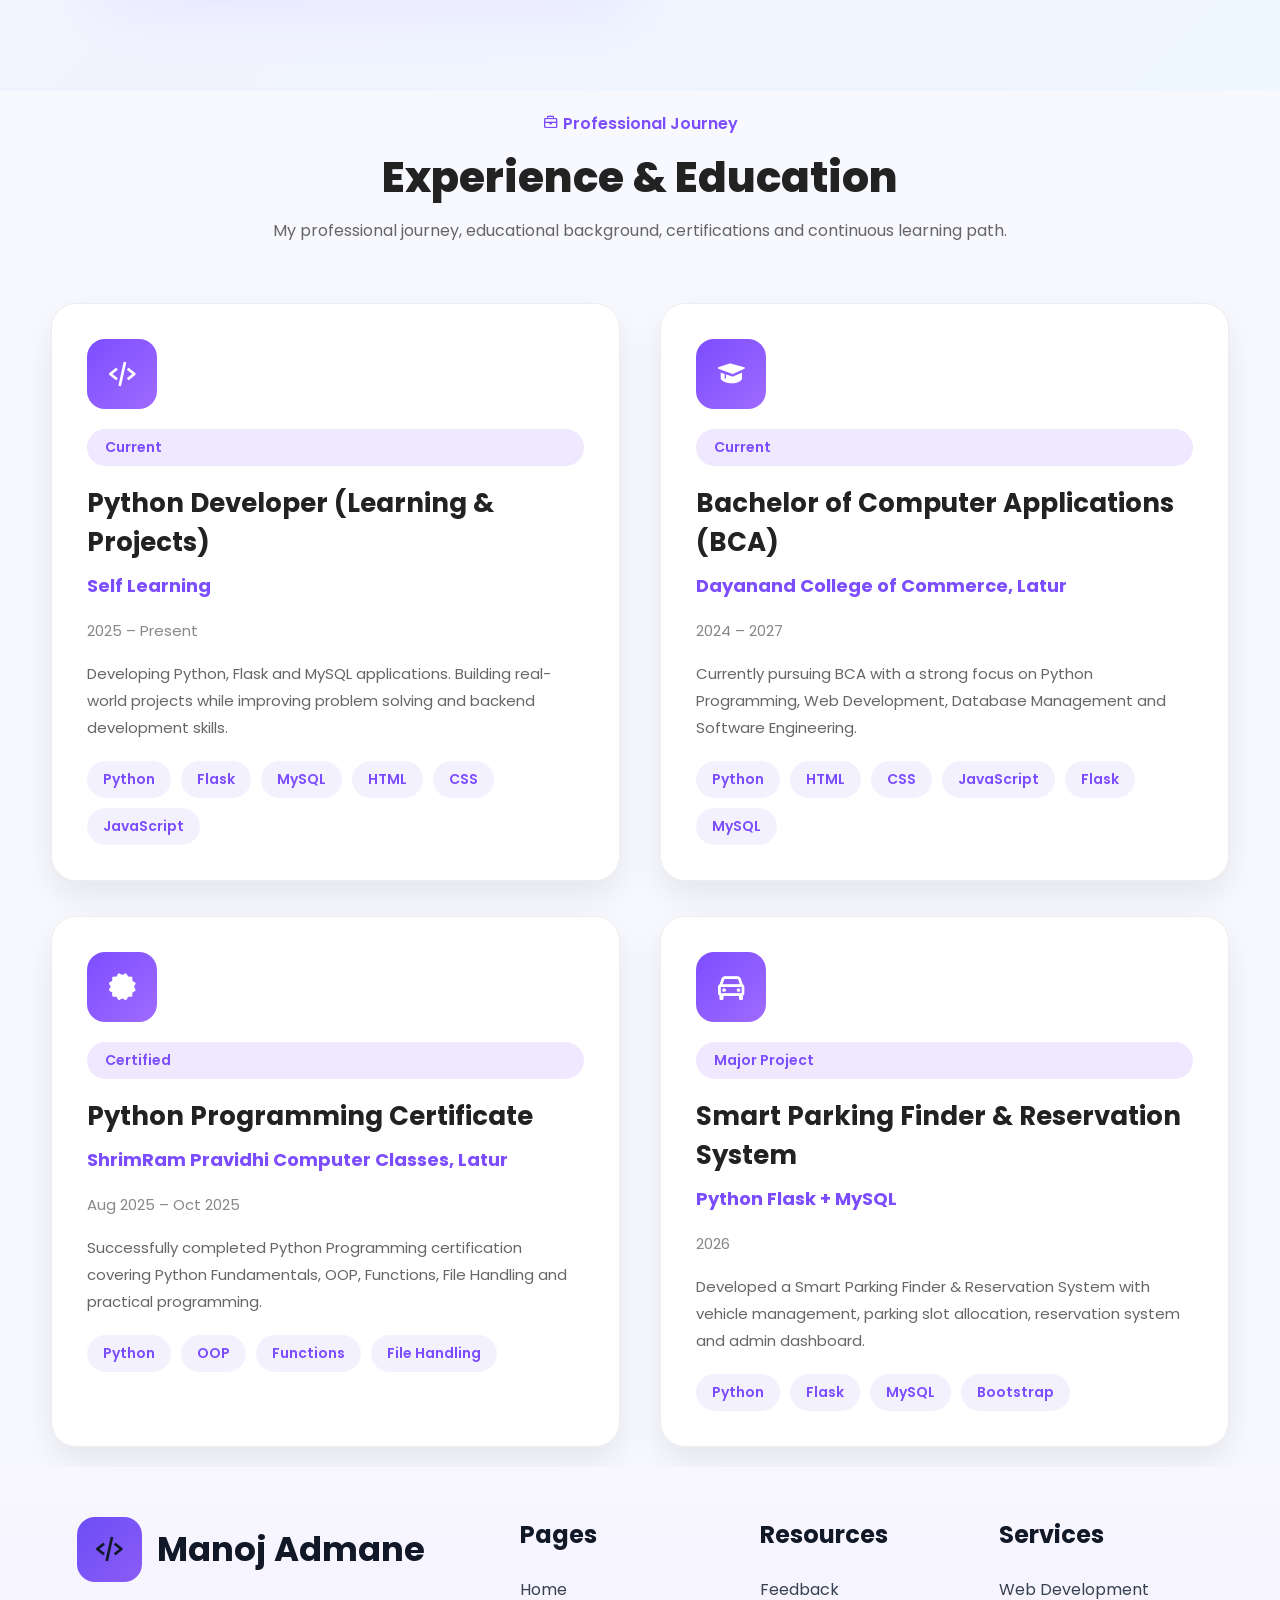
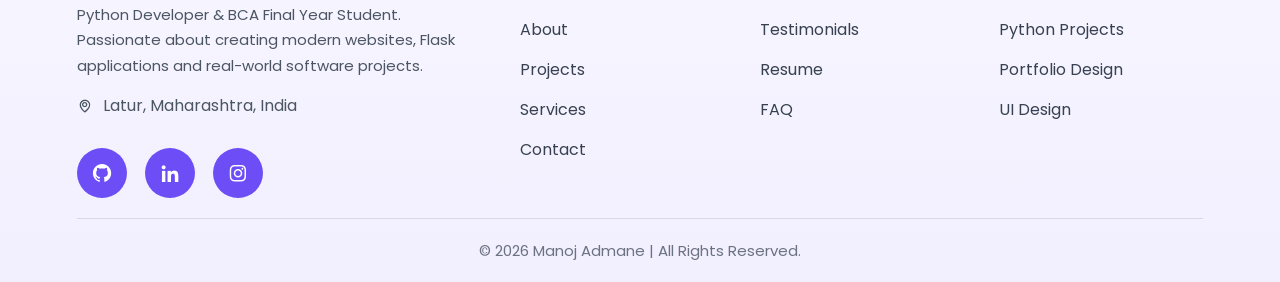
==== commit f83615d3: "Remove Services link from navigation" ====
--- a/index.html
+++ b/index.html
@@ -51,7 +51,7 @@
 
         <a href="projects.html">Projects</a>
 
-        <a href="services.html">Services</a>
+       
 
         <a href="contact.html">Contact</a>
 
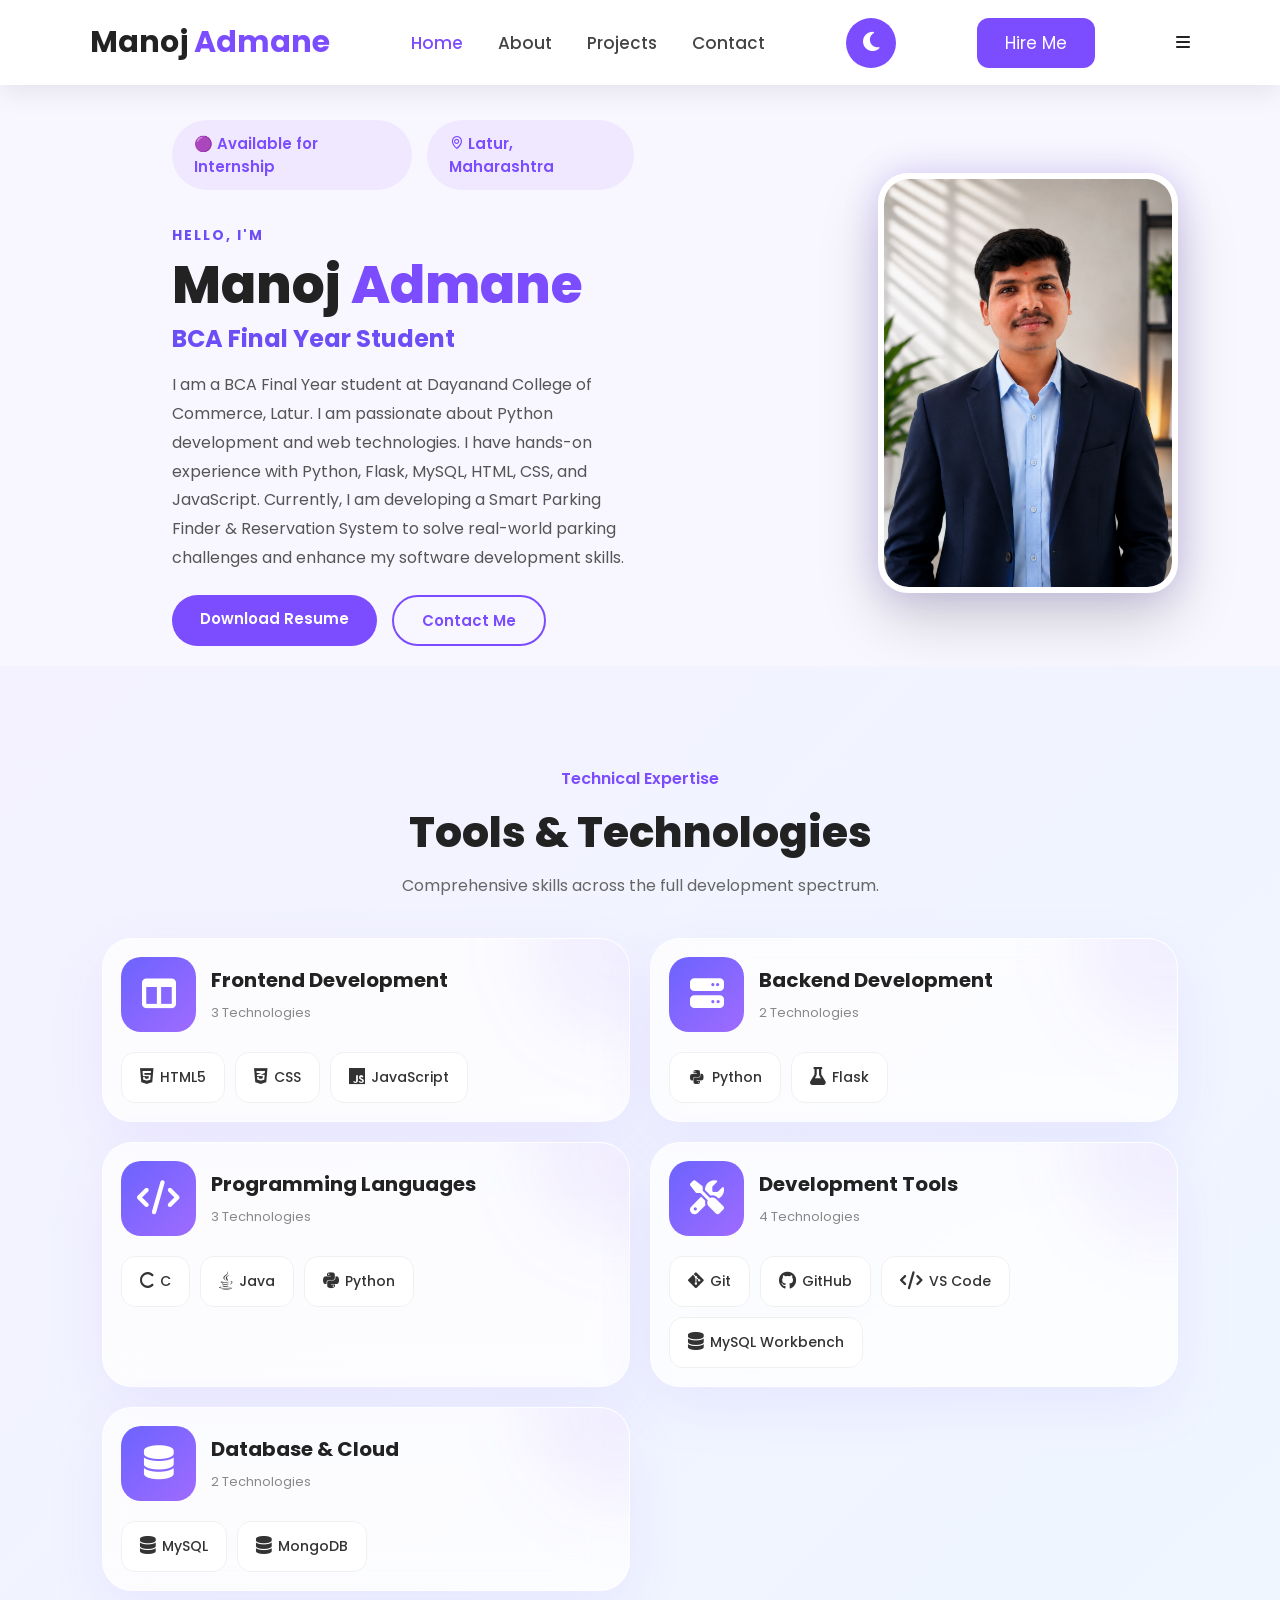
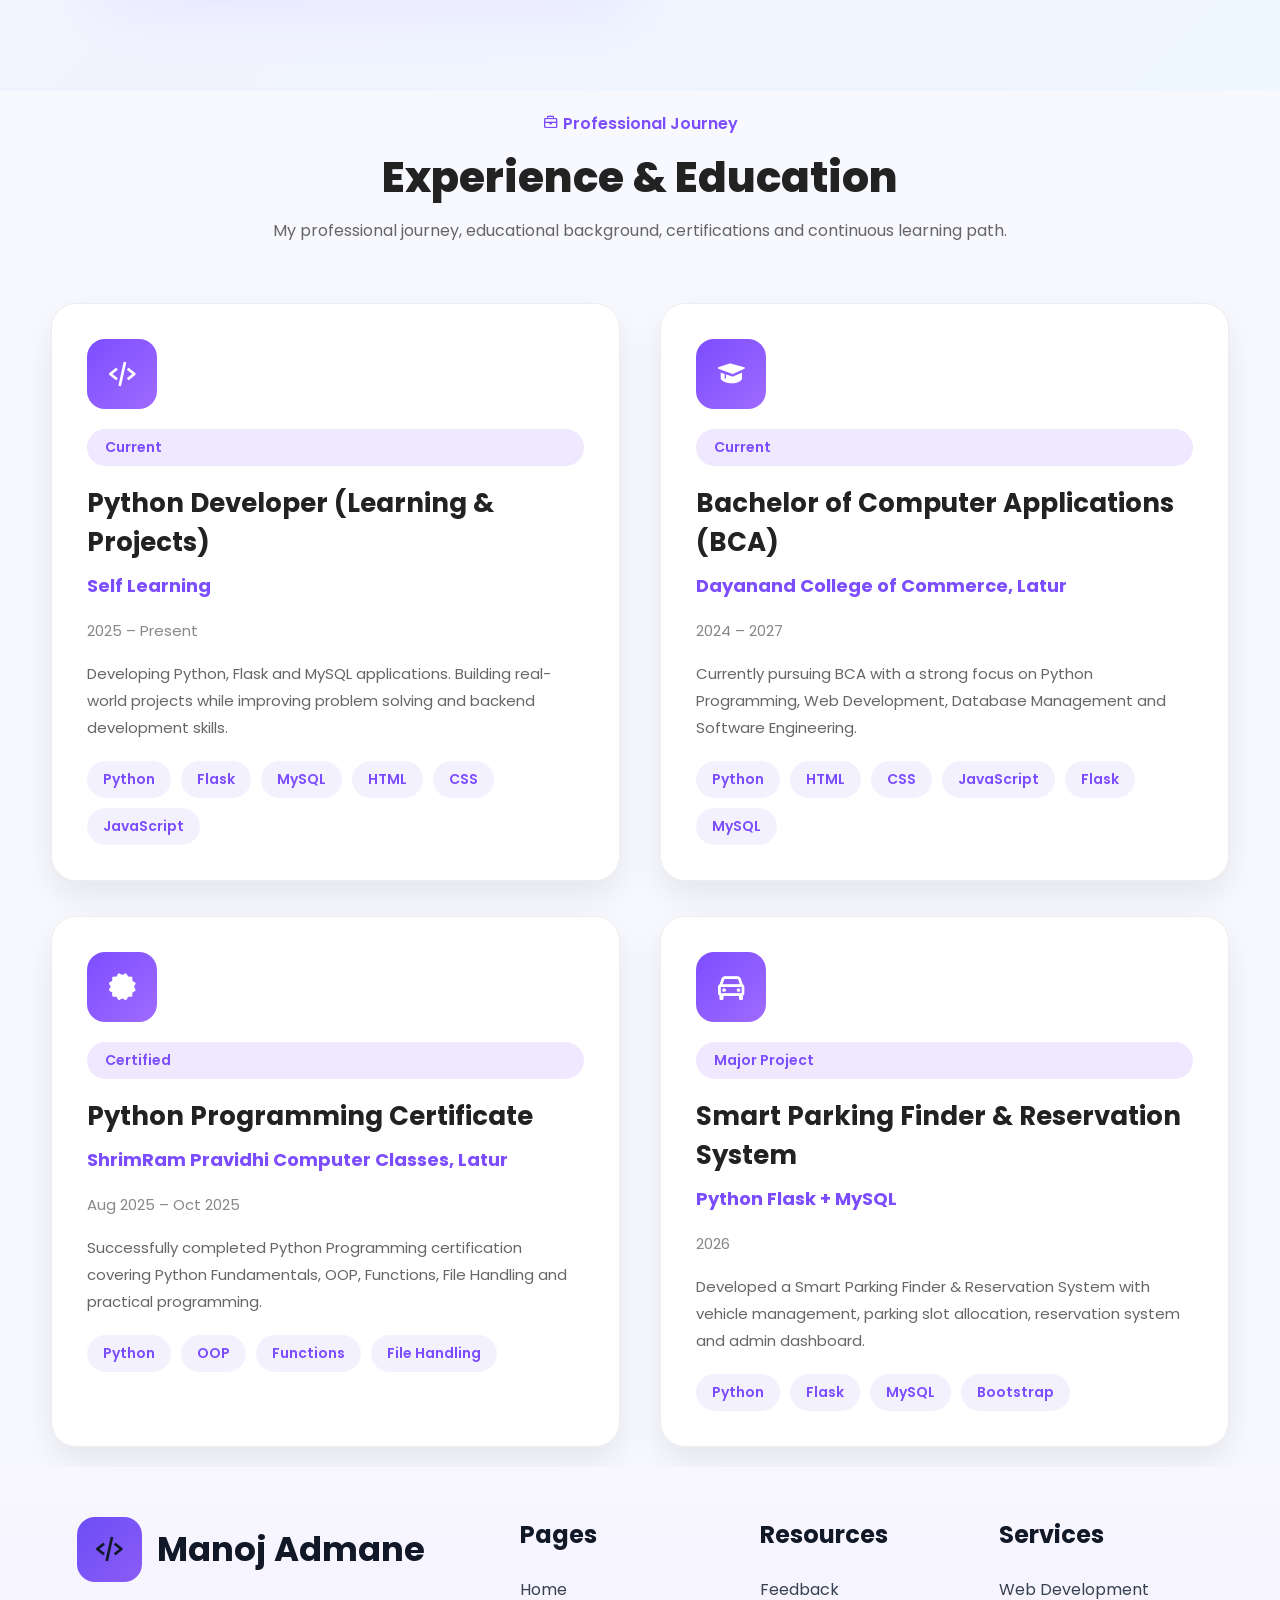
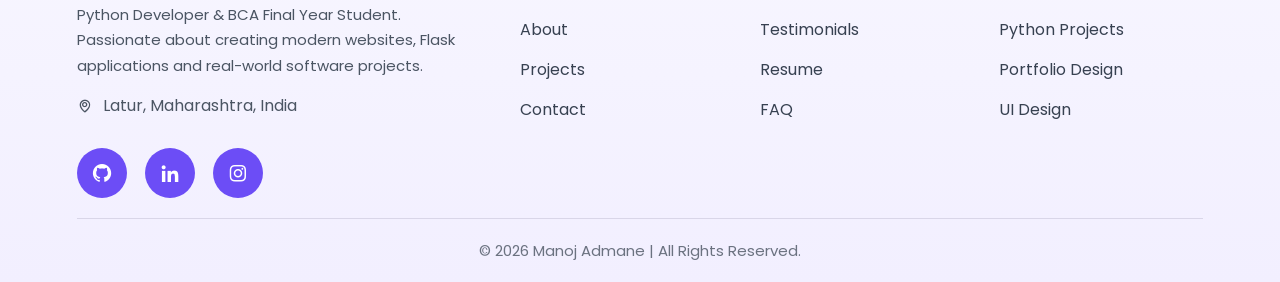
==== commit dcbbbf3b: "Remove Services link from navigation" ====
--- a/index.html
+++ b/index.html
@@ -618,7 +618,7 @@
 
             <a href="#">Projects</a>
 
-            <a href="#">Services</a>
+           
 
             <a href="#">Contact</a>
 
